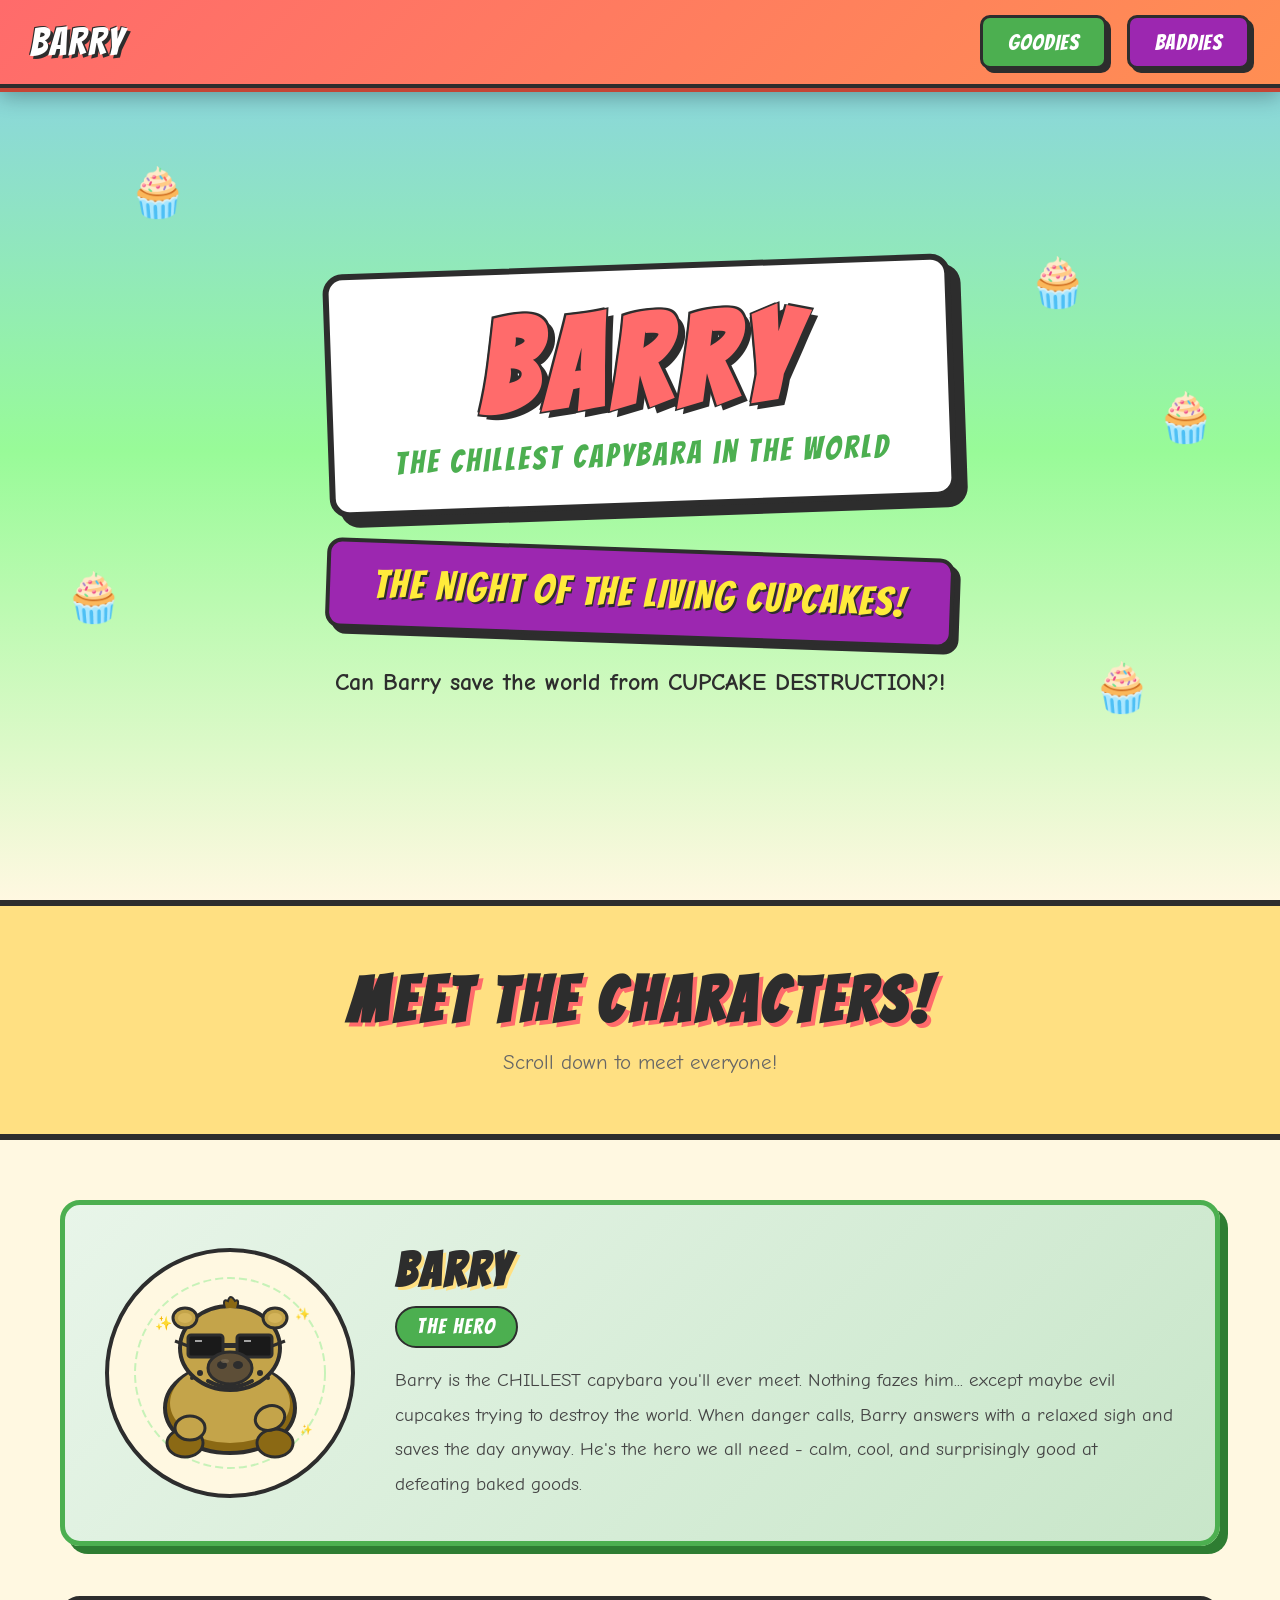
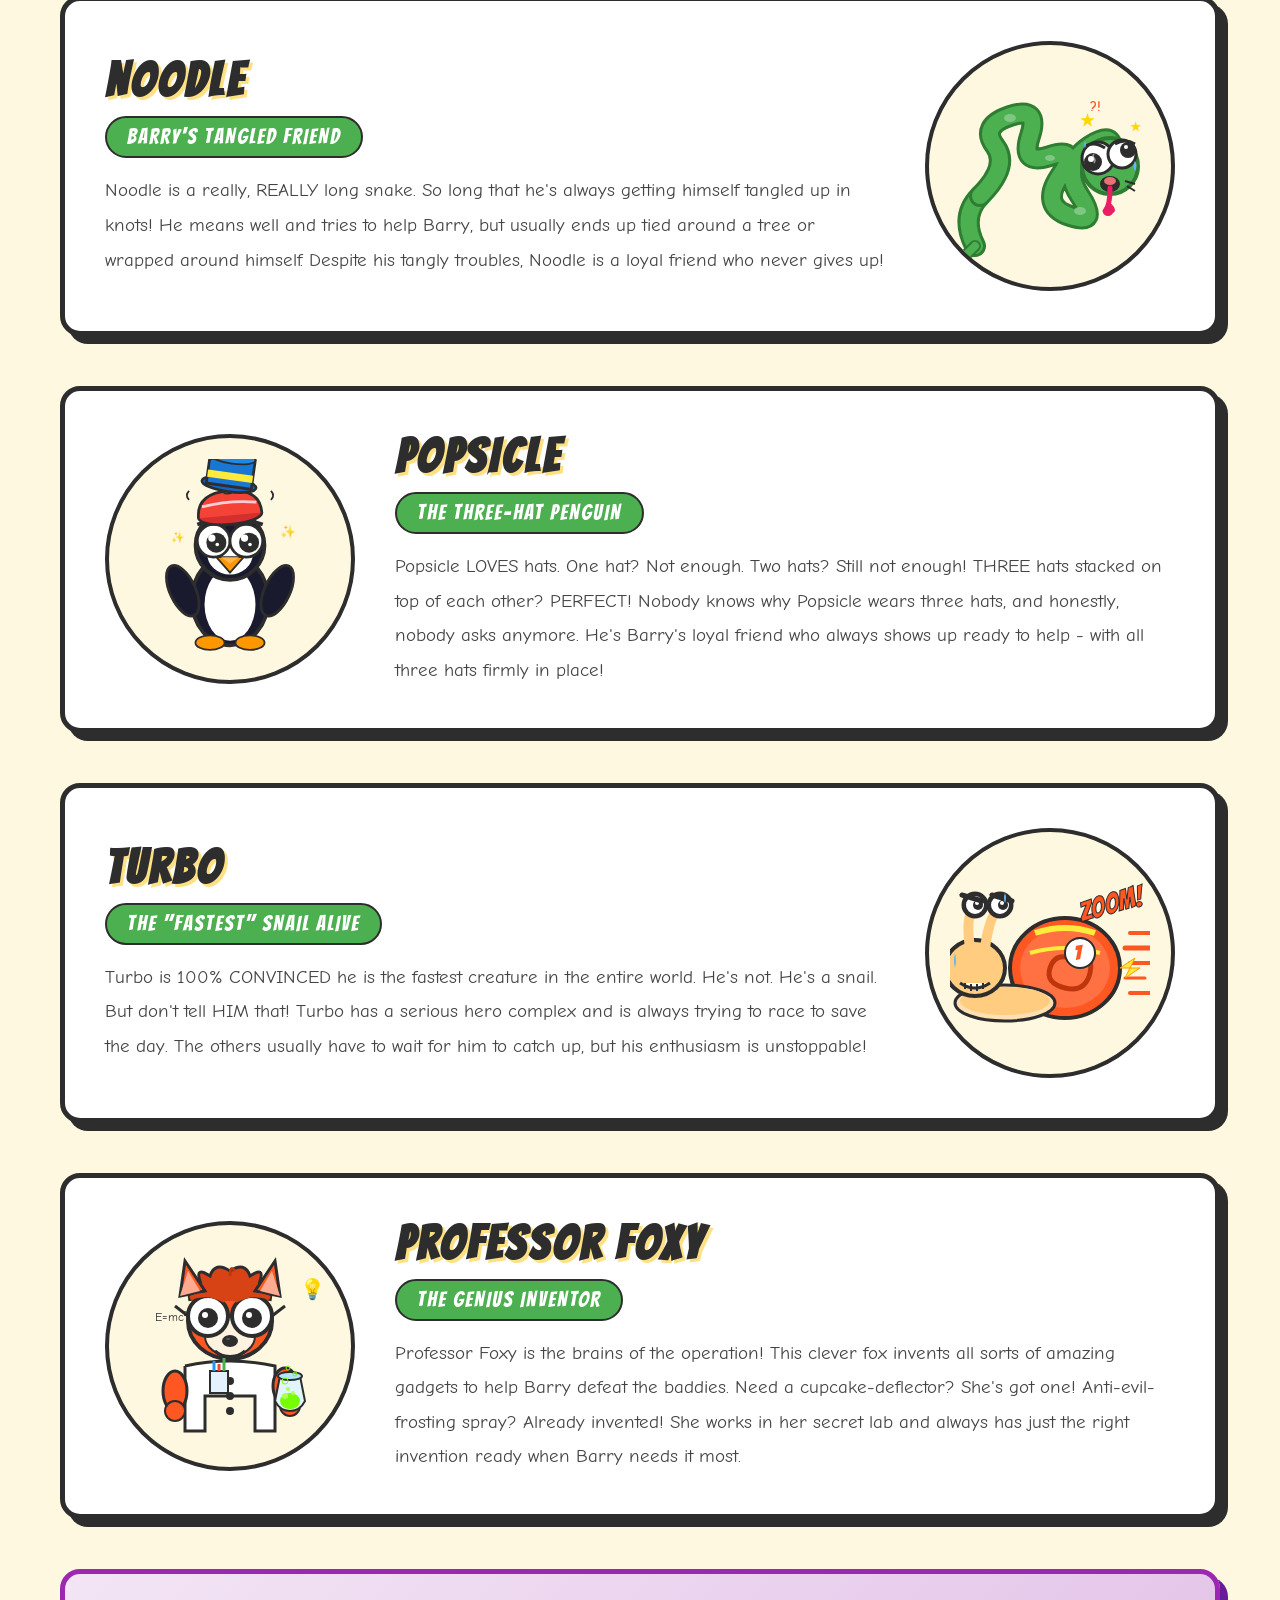
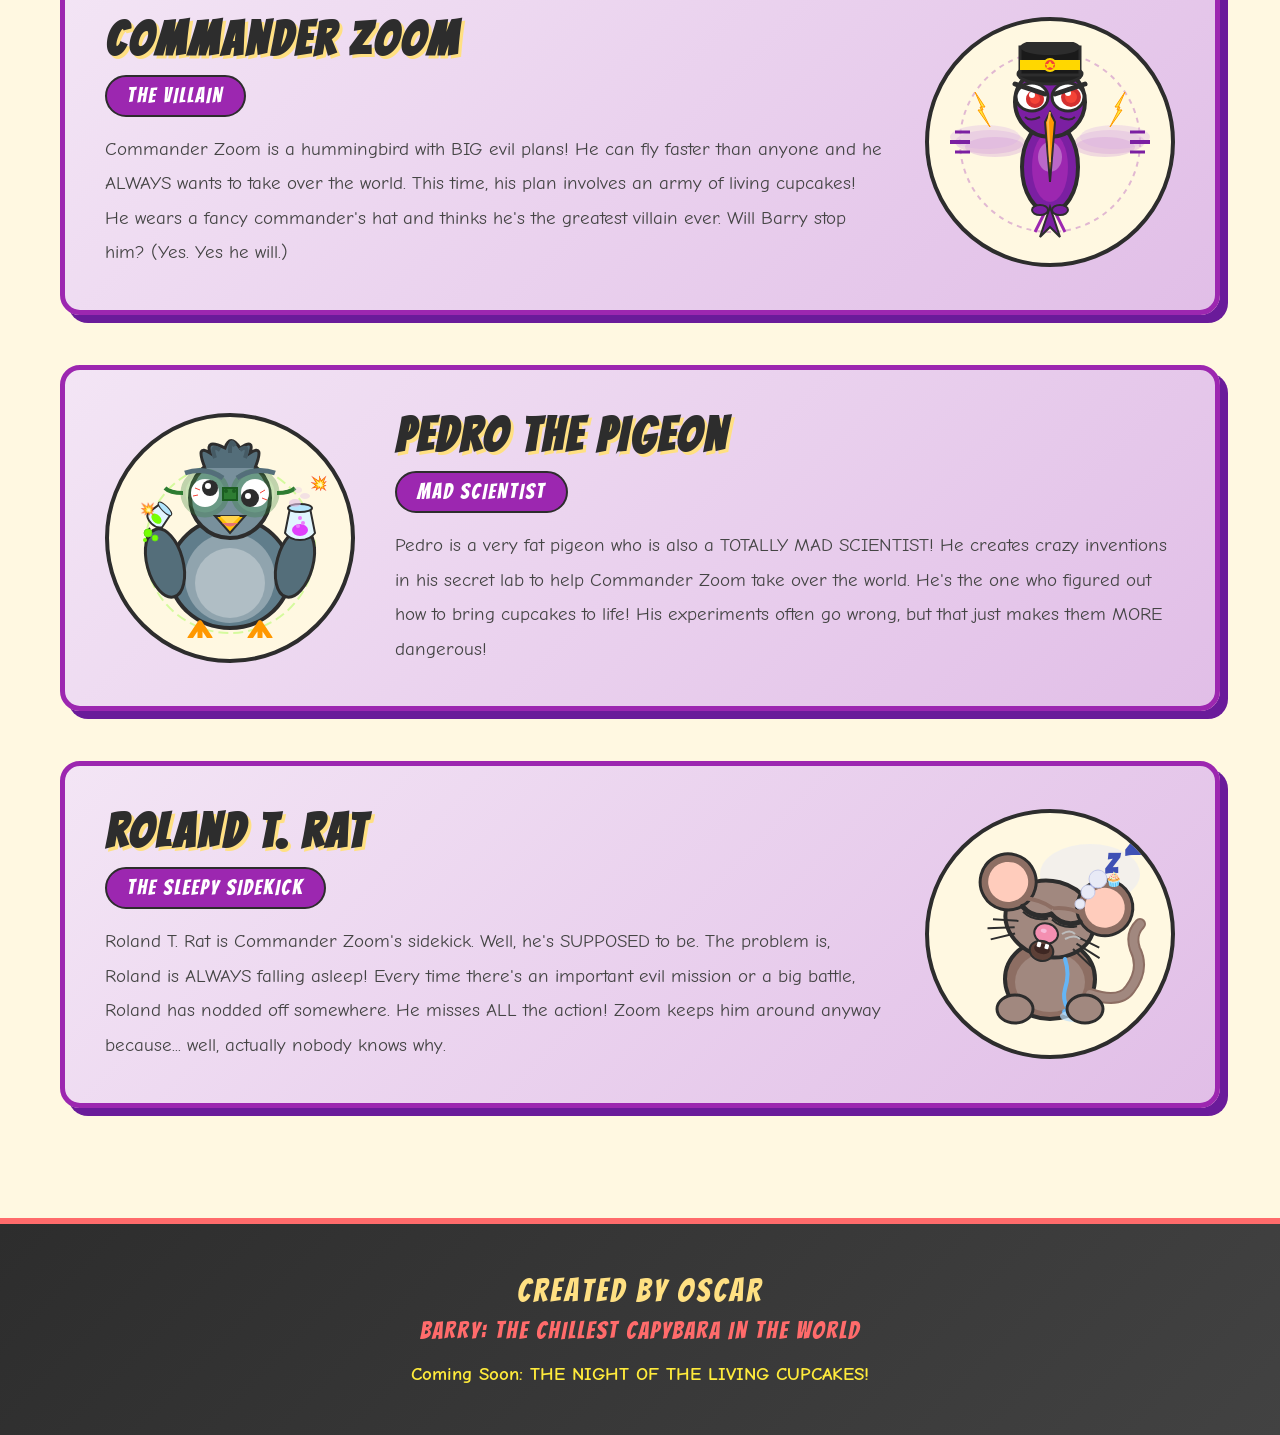
==== index.html @ 338d516e "Add Barry: The Chillest Capybara in the World website Oscar's comic book website featuring: - Barry " ====
<!DOCTYPE html>
<html lang="en">
<head>
    <meta charset="UTF-8">
    <meta name="viewport" content="width=device-width, initial-scale=1.0">
    <title>Barry: The Chillest Capybara in the World</title>
    <link rel="stylesheet" href="css/styles.css">
    <link href="https://fonts.googleapis.com/css2?family=Bangers&family=Comic+Neue:wght@400;700&display=swap" rel="stylesheet">
</head>
<body>
    <nav class="navbar">
        <div class="nav-logo">BARRY</div>
        <div class="nav-links">
            <a href="goodies.html" class="nav-btn goodies-btn">GOODIES</a>
            <a href="baddies.html" class="nav-btn baddies-btn">BADDIES</a>
        </div>
    </nav>

    <header class="hero">
        <div class="hero-content">
            <div class="title-container">
                <h1 class="main-title">BARRY</h1>
                <p class="subtitle">The Chillest Capybara in the World</p>
            </div>
            <div class="cupcake-warning">
                <span class="warning-text">THE NIGHT OF THE LIVING CUPCAKES!</span>
            </div>
            <p class="tagline">Can Barry save the world from CUPCAKE DESTRUCTION?!</p>
        </div>
        <div class="floating-cupcakes">
            <div class="cupcake cupcake-1">🧁</div>
            <div class="cupcake cupcake-2">🧁</div>
            <div class="cupcake cupcake-3">🧁</div>
            <div class="cupcake cupcake-4">🧁</div>
            <div class="cupcake cupcake-5">🧁</div>
        </div>
    </header>

    <section class="characters-intro">
        <h2 class="section-title">MEET THE CHARACTERS!</h2>
        <div class="scroll-hint">Scroll down to meet everyone!</div>
    </section>

    <main class="characters">
        <!-- BARRY - Ultra chill capybara with sunglasses, laid back pose -->
        <article class="character-card hero-character" id="barry">
            <div class="character-image">
                <svg viewBox="0 0 200 200" class="character-svg barry-svg">
                    <!-- Background chill vibes -->
                    <circle cx="100" cy="100" r="95" fill="none" stroke="#90EE90" stroke-width="2" stroke-dasharray="8,4" opacity="0.5"/>

                    <!-- Body - big chunky capybara shape -->
                    <ellipse cx="100" cy="135" rx="65" ry="45" fill="#8B6914" stroke="#2D2D2D" stroke-width="4"/>
                    <ellipse cx="100" cy="130" rx="60" ry="40" fill="#C4A44A"/>

                    <!-- Back legs visible -->
                    <ellipse cx="55" cy="170" rx="18" ry="14" fill="#8B6914" stroke="#2D2D2D" stroke-width="3"/>
                    <ellipse cx="145" cy="170" rx="18" ry="14" fill="#8B6914" stroke="#2D2D2D" stroke-width="3"/>

                    <!-- Head - big round capybara head -->
                    <ellipse cx="100" cy="75" rx="50" ry="42" fill="#C4A44A" stroke="#2D2D2D" stroke-width="4"/>

                    <!-- Ears - small and rounded -->
                    <ellipse cx="55" cy="45" rx="12" ry="10" fill="#C4A44A" stroke="#2D2D2D" stroke-width="3"/>
                    <ellipse cx="55" cy="45" rx="7" ry="5" fill="#D4B45A"/>
                    <ellipse cx="145" cy="45" rx="12" ry="10" fill="#C4A44A" stroke="#2D2D2D" stroke-width="3"/>
                    <ellipse cx="145" cy="45" rx="7" ry="5" fill="#D4B45A"/>

                    <!-- COOL SUNGLASSES - the chillest accessory -->
                    <rect x="58" y="62" width="35" height="22" rx="3" fill="#1a1a1a" stroke="#2D2D2D" stroke-width="3"/>
                    <rect x="107" y="62" width="35" height="22" rx="3" fill="#1a1a1a" stroke="#2D2D2D" stroke-width="3"/>
                    <rect x="93" y="70" width="14" height="5" fill="#2D2D2D"/>
                    <line x1="58" y1="73" x2="45" y2="68" stroke="#2D2D2D" stroke-width="3"/>
                    <line x1="142" y1="73" x2="155" y2="68" stroke="#2D2D2D" stroke-width="3"/>
                    <!-- Lens shine -->
                    <line x1="65" y1="68" x2="72" y2="68" stroke="white" stroke-width="2" opacity="0.6"/>
                    <line x1="114" y1="68" x2="121" y2="68" stroke="white" stroke-width="2" opacity="0.6"/>

                    <!-- Big capybara nose -->
                    <ellipse cx="100" cy="95" rx="22" ry="16" fill="#5D4E37" stroke="#2D2D2D" stroke-width="3"/>
                    <ellipse cx="92" cy="92" rx="5" ry="4" fill="#2D2D2D"/>
                    <ellipse cx="108" cy="92" rx="5" ry="4" fill="#2D2D2D"/>
                    <!-- Nose shine -->
                    <ellipse cx="95" cy="88" rx="4" ry="2" fill="#7D6E57" opacity="0.7"/>

                    <!-- Chill smile - slight smirk -->
                    <path d="M78 108 Q100 120 122 108" stroke="#2D2D2D" stroke-width="4" fill="none" stroke-linecap="round"/>

                    <!-- Whisker dots -->
                    <circle cx="70" cy="100" r="3" fill="#2D2D2D"/>
                    <circle cx="62" cy="105" r="2" fill="#2D2D2D"/>
                    <circle cx="130" cy="100" r="3" fill="#2D2D2D"/>
                    <circle cx="138" cy="105" r="2" fill="#2D2D2D"/>

                    <!-- Little tuft of hair on top -->
                    <path d="M95 35 Q92 25 98 28 Q100 20 105 28 Q110 25 107 35" fill="#8B6914" stroke="#2D2D2D" stroke-width="2"/>

                    <!-- Front paws - one raised in a chill wave -->
                    <ellipse cx="60" cy="155" rx="15" ry="12" fill="#C4A44A" stroke="#2D2D2D" stroke-width="3"/>
                    <ellipse cx="140" cy="145" rx="15" ry="12" fill="#C4A44A" stroke="#2D2D2D" stroke-width="3" transform="rotate(-20 140 145)"/>

                    <!-- "Chill" sparkles around Barry -->
                    <text x="25" y="55" font-size="14" fill="#FFD700">✨</text>
                    <text x="165" y="45" font-size="12" fill="#FFD700">✨</text>
                    <text x="170" y="160" font-size="10" fill="#FFD700">✨</text>
                </svg>
            </div>
            <div class="character-info">
                <h3 class="character-name">BARRY</h3>
                <p class="character-role goodie-role">THE HERO</p>
                <p class="character-bio">Barry is the CHILLEST capybara you'll ever meet. Nothing fazes him... except maybe evil cupcakes trying to destroy the world. When danger calls, Barry answers with a relaxed sigh and saves the day anyway. He's the hero we all need - calm, cool, and surprisingly good at defeating baked goods.</p>
            </div>
        </article>

        <!-- NOODLE - Hilariously tangled snake with googly eyes -->
        <article class="character-card" id="noodle">
            <div class="character-image">
                <svg viewBox="0 0 200 200" class="character-svg noodle-svg">
                    <!-- The impossibly tangled body - a complete mess! -->
                    <!-- Layer 1 - back of tangle -->
                    <path d="M25 180 Q10 150 30 130" stroke="#2E7D32" stroke-width="22" fill="none" stroke-linecap="round"/>
                    <path d="M25 180 Q10 150 30 130" stroke="#4CAF50" stroke-width="16" fill="none" stroke-linecap="round"/>

                    <!-- Main tangle knot - a crazy pretzel! -->
                    <path d="M30 130 Q60 100 45 80 Q30 60 60 50 Q90 40 80 70 Q70 100 100 90 Q130 80 110 110 Q90 140 120 150 Q150 160 130 130 Q110 100 140 80 Q170 60 160 100"
                          stroke="#2E7D32" stroke-width="22" fill="none" stroke-linecap="round"/>
                    <path d="M30 130 Q60 100 45 80 Q30 60 60 50 Q90 40 80 70 Q70 100 100 90 Q130 80 110 110 Q90 140 120 150 Q150 160 130 130 Q110 100 140 80 Q170 60 160 100"
                          stroke="#4CAF50" stroke-width="16" fill="none" stroke-linecap="round"/>

                    <!-- Belly pattern on visible parts -->
                    <ellipse cx="60" cy="52" rx="6" ry="4" fill="#81C784"/>
                    <ellipse cx="100" cy="92" rx="5" ry="3" fill="#81C784"/>
                    <ellipse cx="130" cy="145" rx="6" ry="4" fill="#81C784"/>

                    <!-- HEAD - popping out of the tangle looking confused -->
                    <circle cx="160" cy="100" r="28" fill="#4CAF50" stroke="#2E7D32" stroke-width="4"/>

                    <!-- HUGE googly eyes - pointing different directions! -->
                    <circle cx="148" cy="92" r="16" fill="white" stroke="#2D2D2D" stroke-width="3"/>
                    <circle cx="172" cy="88" r="14" fill="white" stroke="#2D2D2D" stroke-width="3"/>
                    <!-- Pupils looking in crazy directions -->
                    <circle cx="143" cy="96" r="9" fill="#2D2D2D"/>
                    <circle cx="178" cy="84" r="8" fill="#2D2D2D"/>
                    <!-- Eye shines -->
                    <circle cx="141" cy="93" r="3" fill="white"/>
                    <circle cx="176" cy="81" r="2" fill="white"/>

                    <!-- Dizzy swirls in eyes -->
                    <path d="M144 97 Q146 94 144 92 Q142 90 144 88" stroke="white" stroke-width="1.5" fill="none" opacity="0.5"/>

                    <!-- Worried eyebrows -->
                    <path d="M135 80 Q145 75 155 82" stroke="#2D2D2D" stroke-width="3" fill="none"/>
                    <path d="M165 78 Q175 72 185 78" stroke="#2D2D2D" stroke-width="3" fill="none"/>

                    <!-- Open mouth - surprised/stressed -->
                    <ellipse cx="160" cy="118" rx="10" ry="8" fill="#2D2D2D"/>
                    <ellipse cx="160" cy="115" rx="6" ry="4" fill="#E57373"/>

                    <!-- Tongue hanging out from stress -->
                    <path d="M160 122 Q160 140 155 145 M160 140 Q165 145 160 145" stroke="#E91E63" stroke-width="5" fill="none" stroke-linecap="round"/>
                    <ellipse cx="158" cy="146" rx="5" ry="4" fill="#E91E63"/>

                    <!-- TAIL end poking out somewhere random -->
                    <path d="M25 180 L15 190" stroke="#2E7D32" stroke-width="12" fill="none" stroke-linecap="round"/>
                    <path d="M25 180 L15 190" stroke="#4CAF50" stroke-width="8" fill="none" stroke-linecap="round"/>
                    <ellipse cx="13" cy="192" rx="5" ry="4" fill="#4CAF50" stroke="#2E7D32" stroke-width="2"/>

                    <!-- Dizzy stars and symbols -->
                    <text x="130" y="60" font-size="16" fill="#FFD700" font-weight="bold">★</text>
                    <text x="180" y="65" font-size="12" fill="#FFD700" font-weight="bold">★</text>
                    <text x="140" y="45" font-size="14" fill="#FF5722" font-weight="bold">?!</text>

                    <!-- Sweat drops -->
                    <path d="M185 95 Q188 100 185 105 Q182 100 185 95" fill="#64B5F6"/>
                    <path d="M135 75 Q137 78 135 82 Q133 78 135 75" fill="#64B5F6"/>

                    <!-- Little "help" motion lines -->
                    <path d="M175 115 L185 118" stroke="#2D2D2D" stroke-width="2"/>
                    <path d="M177 120 L185 125" stroke="#2D2D2D" stroke-width="2"/>
                </svg>
            </div>
            <div class="character-info">
                <h3 class="character-name">NOODLE</h3>
                <p class="character-role goodie-role">BARRY'S TANGLED FRIEND</p>
                <p class="character-bio">Noodle is a really, REALLY long snake. So long that he's always getting himself tangled up in knots! He means well and tries to help Barry, but usually ends up tied around a tree or wrapped around himself. Despite his tangly troubles, Noodle is a loyal friend who never gives up!</p>
            </div>
        </article>

        <!-- POPSICLE - Penguin with THREE ridiculous wobbling hats -->
        <article class="character-card" id="popsicle">
            <div class="character-image">
                <svg viewBox="0 0 200 220" class="character-svg popsicle-svg">
                    <!-- Body - round penguin -->
                    <ellipse cx="100" cy="155" rx="42" ry="50" fill="#1a1a2e" stroke="#2D2D2D" stroke-width="4"/>
                    <!-- White belly -->
                    <ellipse cx="100" cy="160" rx="28" ry="40" fill="white"/>

                    <!-- Flippers sticking out excitedly -->
                    <ellipse cx="48" cy="145" rx="14" ry="30" fill="#1a1a2e" stroke="#2D2D2D" stroke-width="3" transform="rotate(-25 48 145)"/>
                    <ellipse cx="152" cy="145" rx="14" ry="30" fill="#1a1a2e" stroke="#2D2D2D" stroke-width="3" transform="rotate(25 152 145)"/>

                    <!-- Orange feet -->
                    <ellipse cx="78" cy="202" rx="16" ry="8" fill="#FF9800" stroke="#2D2D2D" stroke-width="2"/>
                    <ellipse cx="122" cy="202" rx="16" ry="8" fill="#FF9800" stroke="#2D2D2D" stroke-width="2"/>

                    <!-- Head -->
                    <circle cx="100" cy="95" r="38" fill="#1a1a2e" stroke="#2D2D2D" stroke-width="4"/>

                    <!-- White face patch -->
                    <ellipse cx="100" cy="105" rx="25" ry="22" fill="white"/>

                    <!-- HUGE excited eyes - classic Jamie Smart style -->
                    <circle cx="82" cy="90" r="18" fill="white" stroke="#2D2D2D" stroke-width="3"/>
                    <circle cx="118" cy="90" r="18" fill="white" stroke="#2D2D2D" stroke-width="3"/>
                    <!-- Big shiny pupils -->
                    <circle cx="85" cy="92" r="11" fill="#2D2D2D"/>
                    <circle cx="121" cy="92" r="11" fill="#2D2D2D"/>
                    <!-- Eye sparkles - multiple! -->
                    <circle cx="80" cy="87" r="4" fill="white"/>
                    <circle cx="86" cy="94" r="2" fill="white"/>
                    <circle cx="116" cy="87" r="4" fill="white"/>
                    <circle cx="122" cy="94" r="2" fill="white"/>

                    <!-- Excited eyebrows raised high -->
                    <path d="M64 72 Q82 65 95 75" stroke="#2D2D2D" stroke-width="4" fill="none"/>
                    <path d="M105 75 Q118 65 136 72" stroke="#2D2D2D" stroke-width="4" fill="none"/>

                    <!-- Orange beak - open with excitement -->
                    <path d="M85 108 L100 125 L115 108 Z" fill="#FF9800" stroke="#2D2D2D" stroke-width="2"/>
                    <path d="M90 108 L100 115 L110 108" fill="#FFB74D"/>

                    <!-- THE THREE HATS - wobbling precariously! -->

                    <!-- Hat 1 - Bottom: Red bobble hat (tilted slightly) -->
                    <g transform="rotate(-5 100 60)">
                        <ellipse cx="100" cy="62" rx="35" ry="10" fill="#D32F2F" stroke="#2D2D2D" stroke-width="3"/>
                        <path d="M65 62 Q65 35 100 35 Q135 35 135 62" fill="#F44336" stroke="#2D2D2D" stroke-width="3"/>
                        <path d="M70 50 Q100 45 130 50" stroke="#FFCDD2" stroke-width="3" fill="none"/>
                        <!-- Bobble -->
                        <circle cx="100" cy="30" r="8" fill="#FFEB3B" stroke="#2D2D2D" stroke-width="2"/>
                    </g>

                    <!-- Hat 2 - Middle: Blue top hat (tilted other way) -->
                    <g transform="rotate(8 100 20)">
                        <ellipse cx="100" cy="28" rx="30" ry="8" fill="#1565C0" stroke="#2D2D2D" stroke-width="3"/>
                        <rect x="75" y="-2" width="50" height="32" fill="#1976D2" stroke="#2D2D2D" stroke-width="3"/>
                        <ellipse cx="100" cy="-2" rx="25" ry="7" fill="#1E88E5" stroke="#2D2D2D" stroke-width="2"/>
                        <!-- Hat band -->
                        <rect x="75" y="15" width="50" height="8" fill="#FFEB3B"/>
                    </g>

                    <!-- Hat 3 - Top: Tiny purple party hat (very wobbly!) -->
                    <g transform="rotate(-12 100 -15)">
                        <polygon points="100,-45 78,-5 122,-5" fill="#9C27B0" stroke="#2D2D2D" stroke-width="3"/>
                        <!-- Polka dots on party hat -->
                        <circle cx="95" cy="-20" r="4" fill="#E1BEE7"/>
                        <circle cx="108" cy="-28" r="3" fill="#E1BEE7"/>
                        <circle cx="98" cy="-35" r="3" fill="#E1BEE7"/>
                        <!-- Pom pom on top -->
                        <circle cx="100" cy="-48" r="7" fill="#E91E63" stroke="#2D2D2D" stroke-width="2"/>
                        <!-- Streamers! -->
                        <path d="M100 -48 Q85 -55 80 -45" stroke="#FFEB3B" stroke-width="2" fill="none"/>
                        <path d="M100 -48 Q115 -55 120 -45" stroke="#4CAF50" stroke-width="2" fill="none"/>
                        <path d="M100 -48 Q100 -60 95 -52" stroke="#2196F3" stroke-width="2" fill="none"/>
                    </g>

                    <!-- Motion lines showing hats wobbling -->
                    <path d="M55 45 Q50 40 55 35" stroke="#2D2D2D" stroke-width="2" fill="none"/>
                    <path d="M145 45 Q150 40 145 35" stroke="#2D2D2D" stroke-width="2" fill="none"/>
                    <path d="M130 -10 L140 -15" stroke="#2D2D2D" stroke-width="2"/>
                    <path d="M70 -5 L60 -10" stroke="#2D2D2D" stroke-width="2"/>

                    <!-- Excitement sparkles -->
                    <text x="155" y="85" font-size="14" fill="#FFD700">✨</text>
                    <text x="35" y="90" font-size="12" fill="#FFD700">✨</text>
                </svg>
            </div>
            <div class="character-info">
                <h3 class="character-name">POPSICLE</h3>
                <p class="character-role goodie-role">THE THREE-HAT PENGUIN</p>
                <p class="character-bio">Popsicle LOVES hats. One hat? Not enough. Two hats? Still not enough! THREE hats stacked on top of each other? PERFECT! Nobody knows why Popsicle wears three hats, and honestly, nobody asks anymore. He's Barry's loyal friend who always shows up ready to help - with all three hats firmly in place!</p>
            </div>
        </article>

        <!-- TURBO - Intense snail who thinks he's FAST -->
        <article class="character-card" id="turbo">
            <div class="character-image">
                <svg viewBox="0 0 200 200" class="character-svg turbo-svg">
                    <!-- SPEED LINES EVERYWHERE (even though he's slow) -->
                    <line x1="180" y1="80" x2="200" y2="80" stroke="#FF5722" stroke-width="4" stroke-linecap="round"/>
                    <line x1="175" y1="95" x2="200" y2="95" stroke="#FF5722" stroke-width="5" stroke-linecap="round"/>
                    <line x1="180" y1="110" x2="200" y2="110" stroke="#FF5722" stroke-width="4" stroke-linecap="round"/>
                    <line x1="175" y1="125" x2="195" y2="125" stroke="#FF5722" stroke-width="3" stroke-linecap="round"/>
                    <line x1="180" y1="140" x2="200" y2="140" stroke="#FF5722" stroke-width="4" stroke-linecap="round"/>

                    <!-- Shell - racing stripe style! -->
                    <ellipse cx="115" cy="115" rx="55" ry="50" fill="#FF5722" stroke="#2D2D2D" stroke-width="4"/>
                    <ellipse cx="115" cy="115" rx="45" ry="40" fill="#FF7043"/>
                    <!-- Racing stripes on shell -->
                    <path d="M85 80 Q115 70 145 80" stroke="#FFEB3B" stroke-width="6" fill="none"/>
                    <path d="M80 100 Q115 90 150 100" stroke="#FFEB3B" stroke-width="4" fill="none"/>
                    <!-- Shell spiral -->
                    <path d="M120 90 Q145 100 140 120 Q135 140 115 135 Q95 130 100 115 Q105 100 120 105" stroke="#BF360C" stroke-width="5" fill="none"/>

                    <!-- Body - slimy trail implied -->
                    <ellipse cx="55" cy="150" rx="50" ry="18" fill="#FFE0B2" stroke="#2D2D2D" stroke-width="3"/>
                    <ellipse cx="55" cy="148" rx="45" ry="14" fill="#FFCC80"/>

                    <!-- HEAD - intense determination! -->
                    <ellipse cx="25" cy="115" rx="30" ry="28" fill="#FFCC80" stroke="#2D2D2D" stroke-width="4"/>

                    <!-- Eye stalks - pointing forward determinedly -->
                    <path d="M20 95 Q15 60 25 55" stroke="#FFCC80" stroke-width="10" fill="none"/>
                    <path d="M35 95 Q40 60 50 55" stroke="#FFCC80" stroke-width="10" fill="none"/>
                    <circle cx="25" cy="52" r="12" fill="#FFCC80" stroke="#2D2D2D" stroke-width="3"/>
                    <circle cx="50" cy="52" r="12" fill="#FFCC80" stroke="#2D2D2D" stroke-width="3"/>

                    <!-- INTENSE eyes - tiny pupils, maximum focus -->
                    <circle cx="25" cy="52" r="10" fill="white" stroke="#2D2D2D" stroke-width="2"/>
                    <circle cx="50" cy="52" r="10" fill="white" stroke="#2D2D2D" stroke-width="2"/>
                    <!-- Tiny focused pupils -->
                    <circle cx="28" cy="52" r="5" fill="#2D2D2D"/>
                    <circle cx="53" cy="52" r="5" fill="#2D2D2D"/>
                    <circle cx="27" cy="50" r="2" fill="white"/>
                    <circle cx="52" cy="50" r="2" fill="white"/>

                    <!-- ANGRY DETERMINED EYEBROWS -->
                    <path d="M12 42 L32 48" stroke="#2D2D2D" stroke-width="5" stroke-linecap="round"/>
                    <path d="M62 48 L42 42" stroke="#2D2D2D" stroke-width="5" stroke-linecap="round"/>

                    <!-- Gritted teeth smile - I'M GONNA WIN! -->
                    <path d="M10 130 Q25 140 40 130" stroke="#2D2D2D" stroke-width="3" fill="white"/>
                    <!-- Teeth -->
                    <line x1="15" y1="130" x2="15" y2="136" stroke="#2D2D2D" stroke-width="2"/>
                    <line x1="21" y1="131" x2="21" y2="138" stroke="#2D2D2D" stroke-width="2"/>
                    <line x1="27" y1="131" x2="27" y2="138" stroke="#2D2D2D" stroke-width="2"/>
                    <line x1="33" y1="130" x2="33" y2="136" stroke="#2D2D2D" stroke-width="2"/>

                    <!-- Determination sweat -->
                    <path d="M5 100 Q3 108 5 115 Q7 108 5 100" fill="#64B5F6"/>
                    <path d="M55 40 Q53 45 55 50 Q57 45 55 40" fill="#64B5F6"/>

                    <!-- "ZOOM!" text - big and bold -->
                    <text x="130" y="65" font-family="Bangers, cursive" font-size="28" fill="#FF5722" stroke="#2D2D2D" stroke-width="1" transform="rotate(-15 145 60)">ZOOM!</text>

                    <!-- Action burst behind -->
                    <polygon points="170,115 185,105 180,115 190,115 175,125 180,115" fill="#FFEB3B" stroke="#FF9800" stroke-width="1"/>

                    <!-- Number 1 on shell - he's #1 in his mind -->
                    <circle cx="130" cy="100" r="15" fill="white" stroke="#2D2D2D" stroke-width="2"/>
                    <text x="124" y="107" font-family="Bangers, cursive" font-size="20" fill="#FF5722" font-weight="bold">1</text>
                </svg>
            </div>
            <div class="character-info">
                <h3 class="character-name">TURBO</h3>
                <p class="character-role goodie-role">THE "FASTEST" SNAIL ALIVE</p>
                <p class="character-bio">Turbo is 100% CONVINCED he is the fastest creature in the entire world. He's not. He's a snail. But don't tell HIM that! Turbo has a serious hero complex and is always trying to race to save the day. The others usually have to wait for him to catch up, but his enthusiasm is unstoppable!</p>
            </div>
        </article>

        <!-- PROFESSOR FOXY - Wild-haired genius inventor -->
        <article class="character-card" id="foxy">
            <div class="character-image">
                <svg viewBox="0 0 200 200" class="character-svg foxy-svg">
                    <!-- Lab coat body -->
                    <path d="M55 120 L55 185 L75 185 L75 150 L125 150 L125 185 L145 185 L145 120 Q100 110 55 120" fill="white" stroke="#2D2D2D" stroke-width="3"/>
                    <!-- Coat buttons -->
                    <circle cx="100" cy="135" r="4" fill="#2D2D2D"/>
                    <circle cx="100" cy="150" r="4" fill="#2D2D2D"/>
                    <circle cx="100" cy="165" r="4" fill="#2D2D2D"/>

                    <!-- Arms holding beaker -->
                    <ellipse cx="45" cy="145" rx="12" ry="20" fill="#FF5722" stroke="#2D2D2D" stroke-width="3"/>
                    <ellipse cx="155" cy="140" rx="12" ry="18" fill="#FF5722" stroke="#2D2D2D" stroke-width="3"/>

                    <!-- Paws -->
                    <circle cx="45" cy="165" r="10" fill="#FF5722" stroke="#2D2D2D" stroke-width="2"/>
                    <circle cx="160" cy="160" r="10" fill="#FF5722" stroke="#2D2D2D" stroke-width="2"/>

                    <!-- BUBBLING BEAKER in paw! -->
                    <path d="M150 130 L145 155 Q150 165 160 165 Q170 165 175 155 L170 130 Z" fill="#E1F5FE" stroke="#2D2D2D" stroke-width="2"/>
                    <ellipse cx="160" cy="130" rx="12" ry="4" fill="#B3E5FC" stroke="#2D2D2D" stroke-width="2"/>
                    <!-- Bubbling liquid -->
                    <ellipse cx="160" cy="155" rx="10" ry="8" fill="#76FF03"/>
                    <circle cx="155" cy="150" r="3" fill="#B2FF59"/>
                    <circle cx="163" cy="147" r="2" fill="#B2FF59"/>
                    <circle cx="158" cy="143" r="2" fill="#B2FF59"/>
                    <!-- Bubbles escaping -->
                    <circle cx="155" cy="135" r="3" fill="none" stroke="#76FF03" stroke-width="1"/>
                    <circle cx="165" cy="128" r="2" fill="none" stroke="#76FF03" stroke-width="1"/>
                    <circle cx="158" cy="122" r="2" fill="none" stroke="#76FF03" stroke-width="1"/>

                    <!-- Head -->
                    <ellipse cx="100" cy="75" rx="42" ry="38" fill="#FF5722" stroke="#2D2D2D" stroke-width="4"/>

                    <!-- WILD crazy scientist hair/fur on top -->
                    <path d="M60 55 Q55 30 70 35 Q65 20 80 30 Q85 15 100 25 Q115 15 120 30 Q135 20 130 35 Q145 30 140 55" fill="#D84315" stroke="#2D2D2D" stroke-width="3"/>
                    <!-- Extra tufts -->
                    <path d="M65 45 Q60 35 68 40" stroke="#BF360C" stroke-width="3" fill="none"/>
                    <path d="M135 45 Q140 35 132 40" stroke="#BF360C" stroke-width="3" fill="none"/>
                    <path d="M100 30 Q100 18 105 25" stroke="#BF360C" stroke-width="3" fill="none"/>

                    <!-- Pointy ears -->
                    <polygon points="50,50 55,15 75,45" fill="#FF5722" stroke="#2D2D2D" stroke-width="3"/>
                    <polygon points="50,50 58,25 70,45" fill="#FFAB91"/>
                    <polygon points="150,50 145,15 125,45" fill="#FF5722" stroke="#2D2D2D" stroke-width="3"/>
                    <polygon points="150,50 142,25 130,45" fill="#FFAB91"/>

                    <!-- White muzzle -->
                    <ellipse cx="100" cy="90" rx="25" ry="20" fill="#FFF3E0" stroke="#2D2D2D" stroke-width="2"/>

                    <!-- BIG ROUND GLASSES - magnifying eyes -->
                    <circle cx="78" cy="70" r="20" fill="white" stroke="#2D2D2D" stroke-width="4"/>
                    <circle cx="122" cy="70" r="20" fill="white" stroke="#2D2D2D" stroke-width="4"/>
                    <!-- Bridge -->
                    <path d="M98 70 L102 70" stroke="#2D2D2D" stroke-width="4"/>
                    <!-- Arms of glasses -->
                    <line x1="58" y1="70" x2="45" y2="60" stroke="#2D2D2D" stroke-width="3"/>
                    <line x1="142" y1="70" x2="155" y2="60" stroke="#2D2D2D" stroke-width="3"/>
                    <!-- Lens glare -->
                    <path d="M68 62 Q72 58 76 62" stroke="white" stroke-width="2" fill="none" opacity="0.7"/>
                    <path d="M112 62 Q116 58 120 62" stroke="white" stroke-width="2" fill="none" opacity="0.7"/>

                    <!-- Eyes behind glasses - big and curious -->
                    <circle cx="78" cy="72" r="10" fill="#2D2D2D"/>
                    <circle cx="122" cy="72" r="10" fill="#2D2D2D"/>
                    <circle cx="75" cy="69" r="3" fill="white"/>
                    <circle cx="119" cy="69" r="3" fill="white"/>
                    <!-- Raised curious eyebrows -->
                    <path d="M60 52 Q78 45 95 55" stroke="#D84315" stroke-width="4" fill="none"/>
                    <path d="M105 55 Q122 45 140 52" stroke="#D84315" stroke-width="4" fill="none"/>

                    <!-- Black nose -->
                    <ellipse cx="100" cy="95" rx="8" ry="6" fill="#2D2D2D"/>
                    <ellipse cx="98" cy="93" rx="2" ry="1" fill="#555"/>

                    <!-- Excited smile -->
                    <path d="M85 105 Q100 118 115 105" stroke="#2D2D2D" stroke-width="3" fill="none"/>

                    <!-- Pocket protector with pens -->
                    <rect x="80" y="125" width="18" height="22" fill="#E3F2FD" stroke="#2D2D2D" stroke-width="2"/>
                    <line x1="84" y1="125" x2="84" y2="115" stroke="#2196F3" stroke-width="3"/>
                    <line x1="89" y1="125" x2="89" y2="118" stroke="#F44336" stroke-width="3"/>
                    <line x1="94" y1="125" x2="94" y2="112" stroke="#4CAF50" stroke-width="3"/>

                    <!-- Thought/idea symbols -->
                    <text x="170" y="50" font-size="20" fill="#FFD700">💡</text>
                    <text x="25" y="75" font-size="12" fill="#2D2D2D">E=mc²</text>
                </svg>
            </div>
            <div class="character-info">
                <h3 class="character-name">PROFESSOR FOXY</h3>
                <p class="character-role goodie-role">THE GENIUS INVENTOR</p>
                <p class="character-bio">Professor Foxy is the brains of the operation! This clever fox invents all sorts of amazing gadgets to help Barry defeat the baddies. Need a cupcake-deflector? She's got one! Anti-evil-frosting spray? Already invented! She works in her secret lab and always has just the right invention ready when Barry needs it most.</p>
            </div>
        </article>

        <!-- COMMANDER ZOOM - Maniacal evil hummingbird -->
        <article class="character-card baddie-card" id="zoom">
            <div class="character-image">
                <svg viewBox="0 0 200 200" class="character-svg zoom-svg">
                    <!-- Evil energy background -->
                    <circle cx="100" cy="100" r="90" fill="none" stroke="#9C27B0" stroke-width="2" stroke-dasharray="5,5" opacity="0.3"/>

                    <!-- SUPER FAST WING BLUR - multiple wings! -->
                    <ellipse cx="40" cy="100" rx="35" ry="12" fill="#CE93D8" opacity="0.3"/>
                    <ellipse cx="35" cy="95" rx="35" ry="12" fill="#E1BEE7" opacity="0.4"/>
                    <ellipse cx="45" cy="105" rx="30" ry="10" fill="#CE93D8" opacity="0.3"/>
                    <ellipse cx="160" cy="100" rx="35" ry="12" fill="#CE93D8" opacity="0.3"/>
                    <ellipse cx="165" cy="95" rx="35" ry="12" fill="#E1BEE7" opacity="0.4"/>
                    <ellipse cx="155" cy="105" rx="30" ry="10" fill="#CE93D8" opacity="0.3"/>

                    <!-- Body - sleek and menacing -->
                    <ellipse cx="100" cy="125" rx="28" ry="45" fill="#7B1FA2" stroke="#2D2D2D" stroke-width="4"/>
                    <ellipse cx="100" cy="125" rx="18" ry="35" fill="#9C27B0"/>
                    <!-- Chest pattern -->
                    <ellipse cx="100" cy="115" rx="12" ry="15" fill="#BA68C8"/>

                    <!-- Tail feathers - fancy! -->
                    <path d="M100 165 L90 195 L100 185 L110 195 Z" fill="#7B1FA2" stroke="#2D2D2D" stroke-width="2"/>
                    <path d="M95 170 L85 190" stroke="#9C27B0" stroke-width="3"/>
                    <path d="M105 170 L115 190" stroke="#9C27B0" stroke-width="3"/>

                    <!-- Head -->
                    <circle cx="100" cy="60" r="35" fill="#7B1FA2" stroke="#2D2D2D" stroke-width="4"/>

                    <!-- EVIL COMMANDER HAT -->
                    <ellipse cx="100" cy="32" rx="32" ry="10" fill="#212121" stroke="#2D2D2D" stroke-width="3"/>
                    <rect x="70" y="5" width="60" height="28" fill="#1a1a1a" stroke="#2D2D2D" stroke-width="3"/>
                    <ellipse cx="100" cy="5" rx="30" ry="8" fill="#2D2D2D"/>
                    <!-- Gold band and emblem -->
                    <rect x="70" y="18" width="60" height="10" fill="#FFD700"/>
                    <circle cx="100" cy="23" r="6" fill="#F44336" stroke="#FFD700" stroke-width="2"/>
                    <!-- Hat insignia - evil star -->
                    <polygon points="100,19 102,22 105,22 103,24 104,27 100,25 96,27 97,24 95,22 98,22" fill="#FFD700"/>

                    <!-- CRAZY EVIL EYES -->
                    <ellipse cx="82" cy="55" rx="16" ry="14" fill="white" stroke="#2D2D2D" stroke-width="3"/>
                    <ellipse cx="118" cy="55" rx="16" ry="14" fill="white" stroke="#2D2D2D" stroke-width="3"/>
                    <!-- Red glowing pupils - different sizes for crazy look -->
                    <circle cx="85" cy="57" r="9" fill="#D32F2F"/>
                    <circle cx="121" cy="55" r="10" fill="#D32F2F"/>
                    <!-- Evil red glow -->
                    <circle cx="85" cy="57" r="5" fill="#F44336"/>
                    <circle cx="121" cy="55" r="6" fill="#F44336"/>
                    <!-- Tiny highlights -->
                    <circle cx="82" cy="53" r="3" fill="white"/>
                    <circle cx="118" cy="51" r="3" fill="white"/>

                    <!-- ANGRY EVIL EYEBROWS -->
                    <path d="M65 42 L95 52" stroke="#2D2D2D" stroke-width="5" stroke-linecap="round"/>
                    <path d="M135 42 L105 52" stroke="#2D2D2D" stroke-width="5" stroke-linecap="round"/>

                    <!-- Long sharp beak - pointing menacingly -->
                    <path d="M100 70 L95 80 L100 140 L105 80 Z" fill="#FF9800" stroke="#2D2D2D" stroke-width="2"/>
                    <path d="M100 70 L98 80 L100 120" stroke="#FFB74D" stroke-width="2" fill="none"/>

                    <!-- Evil grin lines on sides of beak -->
                    <path d="M90 75 Q80 80 75 75" stroke="#2D2D2D" stroke-width="2" fill="none"/>
                    <path d="M110 75 Q120 80 125 75" stroke="#2D2D2D" stroke-width="2" fill="none"/>

                    <!-- Speed lines - he's FAST -->
                    <line x1="5" y1="90" x2="20" y2="90" stroke="#7B1FA2" stroke-width="3"/>
                    <line x1="0" y1="100" x2="20" y2="100" stroke="#7B1FA2" stroke-width="4"/>
                    <line x1="5" y1="110" x2="20" y2="110" stroke="#7B1FA2" stroke-width="3"/>
                    <line x1="180" y1="90" x2="195" y2="90" stroke="#7B1FA2" stroke-width="3"/>
                    <line x1="180" y1="100" x2="200" y2="100" stroke="#7B1FA2" stroke-width="4"/>
                    <line x1="180" y1="110" x2="195" y2="110" stroke="#7B1FA2" stroke-width="3"/>

                    <!-- Evil lightning bolts -->
                    <polygon points="25,50 35,65 30,65 40,85 28,68 33,68" fill="#FFEB3B" stroke="#FF9800" stroke-width="1"/>
                    <polygon points="175,50 165,65 170,65 160,85 172,68 167,68" fill="#FFEB3B" stroke="#FF9800" stroke-width="1"/>

                    <!-- Tiny evil feet -->
                    <ellipse cx="90" cy="168" rx="8" ry="5" fill="#7B1FA2" stroke="#2D2D2D" stroke-width="2"/>
                    <ellipse cx="110" cy="168" rx="8" ry="5" fill="#7B1FA2" stroke="#2D2D2D" stroke-width="2"/>
                </svg>
            </div>
            <div class="character-info">
                <h3 class="character-name">COMMANDER ZOOM</h3>
                <p class="character-role baddie-role">THE VILLAIN</p>
                <p class="character-bio">Commander Zoom is a hummingbird with BIG evil plans! He can fly faster than anyone and he ALWAYS wants to take over the world. This time, his plan involves an army of living cupcakes! He wears a fancy commander's hat and thinks he's the greatest villain ever. Will Barry stop him? (Yes. Yes he will.)</p>
            </div>
        </article>

        <!-- PEDRO - Absolutely bonkers fat pigeon mad scientist -->
        <article class="character-card baddie-card" id="pedro">
            <div class="character-image">
                <svg viewBox="0 0 200 200" class="character-svg pedro-svg">
                    <!-- Explosion/chaos background -->
                    <circle cx="100" cy="110" r="85" fill="none" stroke="#76FF03" stroke-width="2" stroke-dasharray="10,5" opacity="0.3"/>

                    <!-- VERY FAT body -->
                    <ellipse cx="100" cy="135" rx="60" ry="55" fill="#607D8B" stroke="#2D2D2D" stroke-width="4"/>
                    <!-- White belly -->
                    <ellipse cx="100" cy="140" rx="45" ry="45" fill="#90A4AE"/>
                    <ellipse cx="100" cy="145" rx="35" ry="35" fill="#B0BEC5"/>

                    <!-- Wings - stubby and flapping -->
                    <ellipse cx="35" cy="125" rx="18" ry="35" fill="#546E7A" stroke="#2D2D2D" stroke-width="3" transform="rotate(-15 35 125)"/>
                    <ellipse cx="165" cy="125" rx="18" ry="35" fill="#546E7A" stroke="#2D2D2D" stroke-width="3" transform="rotate(15 165 125)"/>
                    <!-- Wing motion lines -->
                    <path d="M20 100 Q15 95 20 90" stroke="#2D2D2D" stroke-width="2" fill="none"/>
                    <path d="M180 100 Q185 95 180 90" stroke="#2D2D2D" stroke-width="2" fill="none"/>

                    <!-- Orange feet -->
                    <path d="M70 185 L60 200 M70 185 L70 200 M70 185 L80 200" stroke="#FF9800" stroke-width="5" stroke-linecap="round"/>
                    <path d="M130 185 L120 200 M130 185 L130 200 M130 185 L140 200" stroke="#FF9800" stroke-width="5" stroke-linecap="round"/>

                    <!-- Head - round and crazy -->
                    <circle cx="100" cy="60" r="40" fill="#78909C" stroke="#2D2D2D" stroke-width="4"/>

                    <!-- CRAZY WILD HEAD FEATHERS -->
                    <path d="M75 30 Q65 5 80 15 Q75 0 95 10 Q100 -5 110 10 Q125 0 120 15 Q135 5 125 30" fill="#546E7A" stroke="#2D2D2D" stroke-width="3"/>
                    <!-- Extra crazy tufts sticking up -->
                    <path d="M85 20 Q80 5 90 12" stroke="#455A64" stroke-width="4" fill="none"/>
                    <path d="M100 15 Q100 -2 105 8" stroke="#455A64" stroke-width="4" fill="none"/>
                    <path d="M115 20 Q120 5 110 12" stroke="#455A64" stroke-width="4" fill="none"/>

                    <!-- MAD SCIENTIST GOGGLES - chunky and crazy -->
                    <circle cx="75" cy="55" r="22" fill="#4CAF50" opacity="0.3" stroke="#2E7D32" stroke-width="5"/>
                    <circle cx="125" cy="55" r="22" fill="#4CAF50" opacity="0.3" stroke="#2E7D32" stroke-width="5"/>
                    <!-- Goggle bridge - riveted! -->
                    <rect x="93" y="50" width="14" height="12" fill="#2E7D32" stroke="#1B5E20" stroke-width="2"/>
                    <circle cx="96" cy="53" r="2" fill="#1B5E20"/>
                    <circle cx="104" cy="53" r="2" fill="#1B5E20"/>
                    <!-- Goggle straps -->
                    <path d="M53 55 Q40 55 35 50" stroke="#2E7D32" stroke-width="4"/>
                    <path d="M147 55 Q160 55 165 50" stroke="#2E7D32" stroke-width="4"/>

                    <!-- CRAZY EYES behind goggles - looking in different directions! -->
                    <circle cx="75" cy="55" r="14" fill="white"/>
                    <circle cx="125" cy="55" r="14" fill="white"/>
                    <!-- Pupils - looking different directions for max crazy -->
                    <circle cx="80" cy="50" r="8" fill="#2D2D2D"/>
                    <circle cx="120" cy="60" r="9" fill="#2D2D2D"/>
                    <circle cx="78" cy="48" r="3" fill="white"/>
                    <circle cx="118" cy="58" r="3" fill="white"/>
                    <!-- Bloodshot lines -->
                    <line x1="65" y1="50" x2="70" y2="52" stroke="#F44336" stroke-width="1"/>
                    <line x1="63" y1="58" x2="68" y2="57" stroke="#F44336" stroke-width="1"/>
                    <line x1="135" y1="52" x2="130" y2="55" stroke="#F44336" stroke-width="1"/>
                    <line x1="137" y1="62" x2="132" y2="60" stroke="#F44336" stroke-width="1"/>

                    <!-- Raised crazy eyebrows -->
                    <path d="M55 35 Q75 28 93 40" stroke="#546E7A" stroke-width="5" fill="none"/>
                    <path d="M107 40 Q125 28 145 35" stroke="#546E7A" stroke-width="5" fill="none"/>

                    <!-- Beak - slightly open, talking mad science -->
                    <path d="M85 78 L100 95 L115 78 Z" fill="#FFC107" stroke="#2D2D2D" stroke-width="2"/>
                    <path d="M90 78 L100 88 L110 78" fill="#FFD54F"/>
                    <!-- Open part showing tongue -->
                    <path d="M92 85 Q100 92 108 85" fill="#E57373"/>

                    <!-- BUBBLING BEAKERS floating around! -->
                    <!-- Beaker 1 -->
                    <path d="M160 70 L155 95 Q160 102 170 102 Q180 102 185 95 L180 70 Z" fill="#E1F5FE" stroke="#2D2D2D" stroke-width="2"/>
                    <ellipse cx="170" cy="70" rx="12" ry="4" fill="#B3E5FC" stroke="#2D2D2D" stroke-width="2"/>
                    <ellipse cx="170" cy="92" rx="8" ry="6" fill="#E040FB"/>
                    <circle cx="168" cy="88" r="2" fill="#EA80FC"/>
                    <circle cx="173" cy="85" r="2" fill="#EA80FC"/>
                    <circle cx="170" cy="80" r="2" fill="#EA80FC"/>

                    <!-- Beaker 2 - tipped over and spilling! -->
                    <g transform="rotate(45 30 80)">
                        <path d="M20 70 L18 85 Q20 90 28 90 Q35 90 38 85 L35 70 Z" fill="#E1F5FE" stroke="#2D2D2D" stroke-width="2"/>
                        <ellipse cx="27" cy="70" rx="9" ry="3" fill="#B3E5FC" stroke="#2D2D2D" stroke-width="1"/>
                        <ellipse cx="28" cy="83" rx="6" ry="4" fill="#76FF03"/>
                    </g>
                    <!-- Spilling drops -->
                    <circle cx="18" cy="95" r="4" fill="#76FF03" stroke="#64DD17" stroke-width="1"/>
                    <circle cx="25" cy="100" r="3" fill="#76FF03" stroke="#64DD17" stroke-width="1"/>
                    <circle cx="15" cy="102" r="2" fill="#76FF03"/>

                    <!-- Smoke/fumes -->
                    <ellipse cx="165" cy="65" rx="6" ry="4" fill="#E1BEE7" opacity="0.6"/>
                    <ellipse cx="175" cy="58" rx="5" ry="3" fill="#E1BEE7" opacity="0.4"/>
                    <ellipse cx="168" cy="52" rx="4" ry="3" fill="#E1BEE7" opacity="0.3"/>

                    <!-- Explosion symbols -->
                    <text x="180" y="50" font-size="14" fill="#FF5722">💥</text>
                    <text x="10" y="75" font-size="12" fill="#FF5722">💥</text>
                </svg>
            </div>
            <div class="character-info">
                <h3 class="character-name">PEDRO THE PIGEON</h3>
                <p class="character-role baddie-role">MAD SCIENTIST</p>
                <p class="character-bio">Pedro is a very fat pigeon who is also a TOTALLY MAD SCIENTIST! He creates crazy inventions in his secret lab to help Commander Zoom take over the world. He's the one who figured out how to bring cupcakes to life! His experiments often go wrong, but that just makes them MORE dangerous!</p>
            </div>
        </article>

        <!-- ROLAND T. RAT - Completely asleep, drooling, useless -->
        <article class="character-card baddie-card" id="roland">
            <div class="character-image">
                <svg viewBox="0 0 200 200" class="character-svg roland-svg">
                    <!-- Sleep cloud background -->
                    <ellipse cx="140" cy="40" rx="50" ry="30" fill="#E8EAF6" opacity="0.5"/>

                    <!-- Body - slumped over asleep -->
                    <ellipse cx="100" cy="145" rx="45" ry="40" fill="#8D6E63" stroke="#2D2D2D" stroke-width="4"/>
                    <ellipse cx="100" cy="148" rx="35" ry="30" fill="#A1887F"/>

                    <!-- Tail - limp and dragging -->
                    <path d="M140 160 Q170 170 180 155 Q195 135 185 115 Q180 100 190 90" stroke="#8D6E63" stroke-width="12" fill="none" stroke-linecap="round"/>
                    <path d="M140 160 Q170 170 180 155 Q195 135 185 115 Q180 100 190 90" stroke="#A1887F" stroke-width="8" fill="none" stroke-linecap="round"/>

                    <!-- Head - drooping to one side, totally asleep -->
                    <g transform="rotate(15 100 85)">
                        <ellipse cx="100" cy="85" rx="45" ry="38" fill="#A1887F" stroke="#2D2D2D" stroke-width="4"/>

                        <!-- Big round ears -->
                        <circle cx="50" cy="60" r="28" fill="#8D6E63" stroke="#2D2D2D" stroke-width="3"/>
                        <circle cx="50" cy="60" r="20" fill="#FFCCBC"/>
                        <circle cx="150" cy="60" r="28" fill="#8D6E63" stroke="#2D2D2D" stroke-width="3"/>
                        <circle cx="150" cy="60" r="20" fill="#FFCCBC"/>

                        <!-- COMPLETELY CLOSED EYES - deeply asleep -->
                        <path d="M70 80 Q85 90 100 80" stroke="#2D2D2D" stroke-width="5" fill="none" stroke-linecap="round"/>
                        <path d="M100 80 Q115 90 130 80" stroke="#2D2D2D" stroke-width="5" fill="none" stroke-linecap="round"/>
                        <!-- Sleep lines under eyes -->
                        <path d="M72 85 Q85 92 98 85" stroke="#2D2D2D" stroke-width="2" fill="none"/>
                        <path d="M102 85 Q115 92 128 85" stroke="#2D2D2D" stroke-width="2" fill="none"/>

                        <!-- Peaceful sleeping eyebrows -->
                        <path d="M68 72 Q85 68 100 74" stroke="#8D6E63" stroke-width="4" fill="none"/>
                        <path d="M100 74 Q115 68 132 72" stroke="#8D6E63" stroke-width="4" fill="none"/>

                        <!-- Pink nose -->
                        <ellipse cx="100" cy="100" rx="12" ry="10" fill="#F48FB1" stroke="#2D2D2D" stroke-width="2"/>
                        <ellipse cx="97" cy="98" rx="3" ry="2" fill="#F8BBD9"/>

                        <!-- Whiskers - drooping -->
                        <line x1="70" y1="95" x2="45" y2="100" stroke="#2D2D2D" stroke-width="2"/>
                        <line x1="68" y1="102" x2="42" y2="110" stroke="#2D2D2D" stroke-width="2"/>
                        <line x1="70" y1="108" x2="48" y2="120" stroke="#2D2D2D" stroke-width="2"/>
                        <line x1="130" y1="95" x2="155" y2="100" stroke="#2D2D2D" stroke-width="2"/>
                        <line x1="132" y1="102" x2="158" y2="110" stroke="#2D2D2D" stroke-width="2"/>
                        <line x1="130" y1="108" x2="152" y2="120" stroke="#2D2D2D" stroke-width="2"/>

                        <!-- Open mouth - snoring! -->
                        <ellipse cx="100" cy="118" rx="12" ry="10" fill="#5D4037" stroke="#2D2D2D" stroke-width="2"/>
                        <ellipse cx="100" cy="116" rx="8" ry="5" fill="#3E2723"/>
                        <!-- Teeth showing slightly -->
                        <rect x="94" y="110" width="4" height="5" fill="white" rx="1"/>
                        <rect x="102" y="110" width="4" height="5" fill="white" rx="1"/>
                    </g>

                    <!-- DROOL - the best part -->
                    <path d="M115 125 Q120 140 115 155 Q112 165 118 175" stroke="#64B5F6" stroke-width="4" fill="none" stroke-linecap="round"/>
                    <ellipse cx="118" cy="178" rx="6" ry="4" fill="#64B5F6"/>
                    <!-- Drool puddle -->
                    <ellipse cx="125" cy="182" rx="15" ry="6" fill="#BBDEFB" opacity="0.7"/>

                    <!-- Front paws - limp -->
                    <ellipse cx="65" cy="175" rx="18" ry="14" fill="#A1887F" stroke="#2D2D2D" stroke-width="3"/>
                    <ellipse cx="135" cy="175" rx="18" ry="14" fill="#A1887F" stroke="#2D2D2D" stroke-width="3"/>

                    <!-- ZZZ - BIG and obvious -->
                    <text x="140" y="55" fill="#3F51B5" font-family="Bangers, cursive" font-size="22" font-weight="bold">Z</text>
                    <text x="155" y="40" fill="#3F51B5" font-family="Bangers, cursive" font-size="28" font-weight="bold">Z</text>
                    <text x="175" y="22" fill="#3F51B5" font-family="Bangers, cursive" font-size="34" font-weight="bold">Z</text>

                    <!-- Sleep bubbles -->
                    <circle cx="130" cy="70" r="5" fill="#E8EAF6" stroke="#C5CAE9" stroke-width="1"/>
                    <circle cx="138" cy="58" r="7" fill="#E8EAF6" stroke="#C5CAE9" stroke-width="1"/>
                    <circle cx="148" cy="45" r="9" fill="#E8EAF6" stroke="#C5CAE9" stroke-width="1"/>

                    <!-- Snore lines from nose -->
                    <path d="M112 100 Q120 95 125 100" stroke="#BDBDBD" stroke-width="2" fill="none"/>
                    <path d="M115 105 Q125 100 130 105" stroke="#BDBDBD" stroke-width="2" fill="none"/>

                    <!-- Little dream showing cupcake (missing the action!) -->
                    <text x="155" y="50" font-size="14">🧁</text>
                </svg>
            </div>
            <div class="character-info">
                <h3 class="character-name">ROLAND T. RAT</h3>
                <p class="character-role baddie-role">THE SLEEPY SIDEKICK</p>
                <p class="character-bio">Roland T. Rat is Commander Zoom's sidekick. Well, he's SUPPOSED to be. The problem is, Roland is ALWAYS falling asleep! Every time there's an important evil mission or a big battle, Roland has nodded off somewhere. He misses ALL the action! Zoom keeps him around anyway because... well, actually nobody knows why.</p>
            </div>
        </article>
    </main>

    <footer class="footer">
        <div class="footer-content">
            <p class="created-by">Created by OSCAR</p>
            <p class="book-title">BARRY: THE CHILLEST CAPYBARA IN THE WORLD</p>
            <p class="story-tease">Coming Soon: THE NIGHT OF THE LIVING CUPCAKES!</p>
        </div>
    </footer>

    <script src="js/main.js"></script>
</body>
</html>
---- css/styles.css ----
/* BARRY: THE CHILLEST CAPYBARA IN THE WORLD */
/* Comic Book Style - Inspired by Jamie Smart */

* {
    margin: 0;
    padding: 0;
    box-sizing: border-box;
}

body {
    font-family: 'Comic Neue', cursive, sans-serif;
    background: #FFF8E1;
    color: #2D2D2D;
    overflow-x: hidden;
}

/* Comic book background pattern */
body::before {
    content: '';
    position: fixed;
    top: 0;
    left: 0;
    width: 100%;
    height: 100%;
    background-image:
        radial-gradient(circle, #FFE082 1px, transparent 1px);
    background-size: 30px 30px;
    opacity: 0.3;
    pointer-events: none;
    z-index: -1;
}

/* NAVBAR */
.navbar {
    position: fixed;
    top: 0;
    left: 0;
    right: 0;
    display: flex;
    justify-content: space-between;
    align-items: center;
    padding: 15px 30px;
    background: linear-gradient(135deg, #FF6B6B, #FF8E53);
    box-shadow: 0 4px 0 #C44536, 0 8px 20px rgba(0,0,0,0.3);
    z-index: 1000;
    border-bottom: 4px solid #2D2D2D;
}

.nav-logo {
    font-family: 'Bangers', cursive;
    font-size: 2.5rem;
    color: white;
    text-shadow: 3px 3px 0 #2D2D2D, -1px -1px 0 #2D2D2D;
    letter-spacing: 2px;
}

.nav-links {
    display: flex;
    gap: 20px;
}

.nav-btn {
    font-family: 'Bangers', cursive;
    font-size: 1.4rem;
    padding: 12px 25px;
    border-radius: 10px;
    text-decoration: none;
    transition: all 0.2s ease;
    border: 3px solid #2D2D2D;
    letter-spacing: 1px;
}

.goodies-btn {
    background: #4CAF50;
    color: white;
    box-shadow: 4px 4px 0 #2D2D2D;
}

.goodies-btn:hover {
    transform: translate(-2px, -2px);
    box-shadow: 6px 6px 0 #2D2D2D;
}

.baddies-btn {
    background: #9C27B0;
    color: white;
    box-shadow: 4px 4px 0 #2D2D2D;
}

.baddies-btn:hover {
    transform: translate(-2px, -2px);
    box-shadow: 6px 6px 0 #2D2D2D;
}

/* HERO SECTION */
.hero {
    min-height: 100vh;
    display: flex;
    flex-direction: column;
    justify-content: center;
    align-items: center;
    padding: 120px 20px 60px;
    background: linear-gradient(180deg, #87CEEB 0%, #98FB98 50%, #FFF8E1 100%);
    position: relative;
    overflow: hidden;
}

.hero-content {
    text-align: center;
    z-index: 2;
}

.title-container {
    background: white;
    padding: 30px 60px;
    border-radius: 20px;
    border: 6px solid #2D2D2D;
    box-shadow: 10px 10px 0 #2D2D2D;
    transform: rotate(-2deg);
    margin-bottom: 40px;
}

.main-title {
    font-family: 'Bangers', cursive;
    font-size: 8rem;
    color: #FF6B6B;
    text-shadow:
        6px 6px 0 #2D2D2D,
        -2px -2px 0 #2D2D2D,
        2px -2px 0 #2D2D2D,
        -2px 2px 0 #2D2D2D;
    letter-spacing: 10px;
    line-height: 1;
}

.subtitle {
    font-family: 'Bangers', cursive;
    font-size: 2rem;
    color: #4CAF50;
    margin-top: 10px;
    letter-spacing: 3px;
}

.cupcake-warning {
    background: #9C27B0;
    padding: 20px 40px;
    border-radius: 15px;
    border: 4px solid #2D2D2D;
    box-shadow: 6px 6px 0 #2D2D2D;
    transform: rotate(2deg);
    margin-bottom: 30px;
    animation: shake 0.5s ease-in-out infinite;
}

@keyframes shake {
    0%, 100% { transform: rotate(2deg); }
    25% { transform: rotate(4deg); }
    75% { transform: rotate(0deg); }
}

.warning-text {
    font-family: 'Bangers', cursive;
    font-size: 2.5rem;
    color: #FFEB3B;
    text-shadow: 2px 2px 0 #2D2D2D;
    letter-spacing: 2px;
}

.tagline {
    font-family: 'Comic Neue', cursive;
    font-size: 1.5rem;
    font-weight: bold;
    color: #2D2D2D;
}

/* Floating cupcakes */
.floating-cupcakes {
    position: absolute;
    width: 100%;
    height: 100%;
    pointer-events: none;
}

.cupcake {
    position: absolute;
    font-size: 3rem;
    animation: float 4s ease-in-out infinite;
}

.cupcake-1 { top: 15%; left: 10%; animation-delay: 0s; }
.cupcake-2 { top: 25%; right: 15%; animation-delay: 0.5s; }
.cupcake-3 { top: 60%; left: 5%; animation-delay: 1s; }
.cupcake-4 { top: 70%; right: 10%; animation-delay: 1.5s; }
.cupcake-5 { top: 40%; right: 5%; animation-delay: 2s; }

@keyframes float {
    0%, 100% { transform: translateY(0) rotate(0deg); }
    50% { transform: translateY(-20px) rotate(10deg); }
}

/* CHARACTERS INTRO */
.characters-intro {
    text-align: center;
    padding: 60px 20px;
    background: #FFE082;
    border-top: 6px solid #2D2D2D;
    border-bottom: 6px solid #2D2D2D;
}

.section-title {
    font-family: 'Bangers', cursive;
    font-size: 4rem;
    color: #2D2D2D;
    text-shadow: 4px 4px 0 #FF6B6B;
    letter-spacing: 5px;
}

.scroll-hint {
    font-size: 1.3rem;
    margin-top: 15px;
    color: #666;
    animation: bounce 1s ease-in-out infinite;
}

@keyframes bounce {
    0%, 100% { transform: translateY(0); }
    50% { transform: translateY(10px); }
}

/* CHARACTER CARDS */
.characters {
    padding: 60px 20px;
    max-width: 1200px;
    margin: 0 auto;
}

.character-card {
    display: flex;
    align-items: center;
    gap: 40px;
    background: white;
    padding: 40px;
    margin-bottom: 50px;
    border-radius: 20px;
    border: 5px solid #2D2D2D;
    box-shadow: 8px 8px 0 #2D2D2D;
    transition: transform 0.3s ease, box-shadow 0.3s ease;
}

.character-card:nth-child(even) {
    flex-direction: row-reverse;
}

.character-card:hover {
    transform: translate(-4px, -4px);
    box-shadow: 12px 12px 0 #2D2D2D;
}

.hero-character {
    background: linear-gradient(135deg, #E8F5E9, #C8E6C9);
    border-color: #4CAF50;
    box-shadow: 8px 8px 0 #2E7D32;
}

.baddie-card {
    background: linear-gradient(135deg, #F3E5F5, #E1BEE7);
    border-color: #9C27B0;
    box-shadow: 8px 8px 0 #6A1B9A;
}

.character-image {
    flex-shrink: 0;
    width: 250px;
    height: 250px;
    background: #FFF8E1;
    border-radius: 50%;
    border: 4px solid #2D2D2D;
    display: flex;
    align-items: center;
    justify-content: center;
    overflow: hidden;
}

.character-svg {
    width: 200px;
    height: 200px;
}

.character-info {
    flex: 1;
}

.character-name {
    font-family: 'Bangers', cursive;
    font-size: 3rem;
    color: #2D2D2D;
    text-shadow: 3px 3px 0 #FFE082;
    letter-spacing: 3px;
    margin-bottom: 10px;
}

.character-role {
    font-family: 'Bangers', cursive;
    font-size: 1.3rem;
    padding: 8px 20px;
    border-radius: 25px;
    display: inline-block;
    margin-bottom: 15px;
    letter-spacing: 2px;
}

.goodie-role {
    background: #4CAF50;
    color: white;
    border: 2px solid #2D2D2D;
}

.baddie-role {
    background: #9C27B0;
    color: white;
    border: 2px solid #2D2D2D;
}

.character-bio {
    font-size: 1.2rem;
    line-height: 1.8;
    color: #444;
}

/* FOOTER */
.footer {
    background: linear-gradient(135deg, #2D2D2D, #424242);
    padding: 50px 20px;
    text-align: center;
    border-top: 6px solid #FF6B6B;
}

.footer-content {
    max-width: 600px;
    margin: 0 auto;
}

.created-by {
    font-family: 'Bangers', cursive;
    font-size: 2rem;
    color: #FFE082;
    letter-spacing: 3px;
    margin-bottom: 10px;
}

.book-title {
    font-family: 'Bangers', cursive;
    font-size: 1.5rem;
    color: #FF6B6B;
    letter-spacing: 2px;
    margin-bottom: 20px;
}

.story-tease {
    font-family: 'Comic Neue', cursive;
    font-size: 1.2rem;
    color: #FFEB3B;
    font-weight: bold;
    animation: pulse 2s ease-in-out infinite;
}

@keyframes pulse {
    0%, 100% { opacity: 1; }
    50% { opacity: 0.6; }
}

/* RESPONSIVE */
@media (max-width: 900px) {
    .character-card,
    .character-card:nth-child(even) {
        flex-direction: column;
        text-align: center;
    }

    .main-title {
        font-size: 4rem;
    }

    .warning-text {
        font-size: 1.5rem;
    }

    .section-title {
        font-size: 2.5rem;
    }

    .character-name {
        font-size: 2rem;
    }
}

@media (max-width: 600px) {
    .navbar {
        flex-direction: column;
        gap: 15px;
        padding: 15px;
    }

    .main-title {
        font-size: 3rem;
    }

    .title-container {
        padding: 20px 30px;
    }

    .character-image {
        width: 180px;
        height: 180px;
    }

    .character-svg {
        width: 150px;
        height: 150px;
    }
}

/* Page-specific styles */
.page-header {
    padding: 120px 20px 60px;
    text-align: center;
    border-bottom: 6px solid #2D2D2D;
}

.goodies-page .page-header {
    background: linear-gradient(180deg, #4CAF50, #81C784, #C8E6C9);
}

.baddies-page .page-header {
    background: linear-gradient(180deg, #9C27B0, #BA68C8, #E1BEE7);
}

.page-title {
    font-family: 'Bangers', cursive;
    font-size: 5rem;
    color: white;
    text-shadow: 5px 5px 0 #2D2D2D;
    letter-spacing: 8px;
}

.page-subtitle {
    font-family: 'Comic Neue', cursive;
    font-size: 1.5rem;
    color: white;
    margin-top: 15px;
    font-weight: bold;
}

/* Back button */
.back-btn {
    display: inline-block;
    font-family: 'Bangers', cursive;
    font-size: 1.2rem;
    padding: 10px 25px;
    background: #FF6B6B;
    color: white;
    text-decoration: none;
    border-radius: 10px;
    border: 3px solid #2D2D2D;
    box-shadow: 4px 4px 0 #2D2D2D;
    margin-top: 20px;
    transition: all 0.2s ease;
    letter-spacing: 1px;
}

.back-btn:hover {
    transform: translate(-2px, -2px);
    box-shadow: 6px 6px 0 #2D2D2D;
}
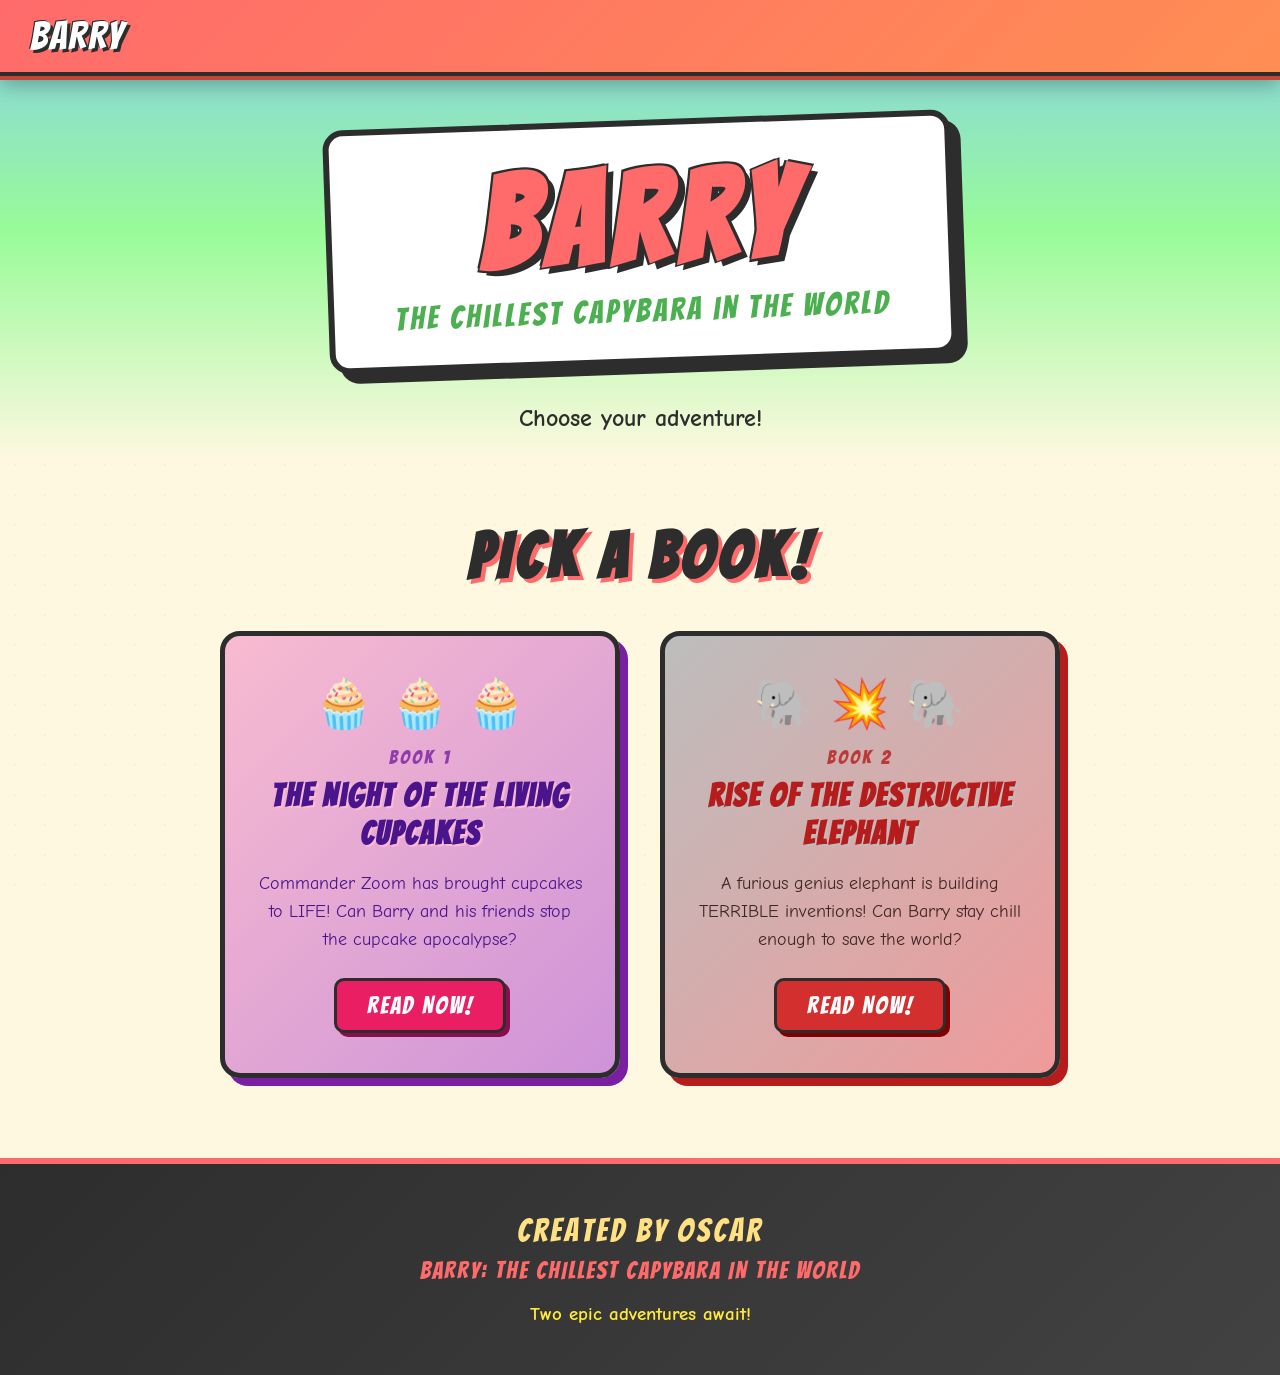
==== commit 5b0179f9: "Add Book 2 "Rise of The Destructive Elephant" and reorganise site by book Restructure the site so th" ====
--- a/index.html
+++ b/index.html
@@ -7,13 +7,9 @@
     <link rel="stylesheet" href="css/styles.css">
     <link href="https://fonts.googleapis.com/css2?family=Bangers&family=Comic+Neue:wght@400;700&display=swap" rel="stylesheet">
 </head>
-<body>
+<body class="book-picker-page">
     <nav class="navbar">
         <div class="nav-logo">BARRY</div>
-        <div class="nav-links">
-            <a href="goodies.html" class="nav-btn goodies-btn">GOODIES</a>
-            <a href="baddies.html" class="nav-btn baddies-btn">BADDIES</a>
-        </div>
     </nav>
 
     <header class="hero">
@@ -22,730 +18,51 @@
                 <h1 class="main-title">BARRY</h1>
                 <p class="subtitle">The Chillest Capybara in the World</p>
             </div>
-            <div class="cupcake-warning">
-                <span class="warning-text">THE NIGHT OF THE LIVING CUPCAKES!</span>
-            </div>
-            <p class="tagline">Can Barry save the world from CUPCAKE DESTRUCTION?!</p>
-        </div>
-        <div class="floating-cupcakes">
-            <div class="cupcake cupcake-1">🧁</div>
-            <div class="cupcake cupcake-2">🧁</div>
-            <div class="cupcake cupcake-3">🧁</div>
-            <div class="cupcake cupcake-4">🧁</div>
-            <div class="cupcake cupcake-5">🧁</div>
+            <p class="tagline">Choose your adventure!</p>
         </div>
     </header>
 
-    <section class="characters-intro">
-        <h2 class="section-title">MEET THE CHARACTERS!</h2>
-        <div class="scroll-hint">Scroll down to meet everyone!</div>
+    <section class="book-picker-section">
+        <h2 class="section-title">PICK A BOOK!</h2>
+
+        <div class="book-picker">
+            <!-- Book 1 Card -->
+            <a href="book1/index.html" class="book-card book-card-1">
+                <div class="book-card-inner">
+                    <div class="book-card-emojis">
+                        <span class="book-emoji book-emoji-1">🧁</span>
+                        <span class="book-emoji book-emoji-2">🧁</span>
+                        <span class="book-emoji book-emoji-3">🧁</span>
+                    </div>
+                    <div class="book-card-number">BOOK 1</div>
+                    <h3 class="book-card-title">The Night of the Living Cupcakes</h3>
+                    <p class="book-card-desc">Commander Zoom has brought cupcakes to LIFE! Can Barry and his friends stop the cupcake apocalypse?</p>
+                    <div class="book-card-action">READ NOW!</div>
+                </div>
+            </a>
+
+            <!-- Book 2 Card -->
+            <a href="book2/index.html" class="book-card book-card-2">
+                <div class="book-card-inner">
+                    <div class="book-card-emojis">
+                        <span class="book-emoji book-emoji-1">🐘</span>
+                        <span class="book-emoji book-emoji-2">💥</span>
+                        <span class="book-emoji book-emoji-3">🐘</span>
+                    </div>
+                    <div class="book-card-number">BOOK 2</div>
+                    <h3 class="book-card-title">Rise of The Destructive Elephant</h3>
+                    <p class="book-card-desc">A furious genius elephant is building TERRIBLE inventions! Can Barry stay chill enough to save the world?</p>
+                    <div class="book-card-action">READ NOW!</div>
+                </div>
+            </a>
+        </div>
     </section>
-
-    <main class="characters">
-        <!-- BARRY - Ultra chill capybara with sunglasses, laid back pose -->
-        <article class="character-card hero-character" id="barry">
-            <div class="character-image">
-                <svg viewBox="0 0 200 200" class="character-svg barry-svg">
-                    <!-- Background chill vibes -->
-                    <circle cx="100" cy="100" r="95" fill="none" stroke="#90EE90" stroke-width="2" stroke-dasharray="8,4" opacity="0.5"/>
-
-                    <!-- Body - big chunky capybara shape -->
-                    <ellipse cx="100" cy="135" rx="65" ry="45" fill="#8B6914" stroke="#2D2D2D" stroke-width="4"/>
-                    <ellipse cx="100" cy="130" rx="60" ry="40" fill="#C4A44A"/>
-
-                    <!-- Back legs visible -->
-                    <ellipse cx="55" cy="170" rx="18" ry="14" fill="#8B6914" stroke="#2D2D2D" stroke-width="3"/>
-                    <ellipse cx="145" cy="170" rx="18" ry="14" fill="#8B6914" stroke="#2D2D2D" stroke-width="3"/>
-
-                    <!-- Head - big round capybara head -->
-                    <ellipse cx="100" cy="75" rx="50" ry="42" fill="#C4A44A" stroke="#2D2D2D" stroke-width="4"/>
-
-                    <!-- Ears - small and rounded -->
-                    <ellipse cx="55" cy="45" rx="12" ry="10" fill="#C4A44A" stroke="#2D2D2D" stroke-width="3"/>
-                    <ellipse cx="55" cy="45" rx="7" ry="5" fill="#D4B45A"/>
-                    <ellipse cx="145" cy="45" rx="12" ry="10" fill="#C4A44A" stroke="#2D2D2D" stroke-width="3"/>
-                    <ellipse cx="145" cy="45" rx="7" ry="5" fill="#D4B45A"/>
-
-                    <!-- COOL SUNGLASSES - the chillest accessory -->
-                    <rect x="58" y="62" width="35" height="22" rx="3" fill="#1a1a1a" stroke="#2D2D2D" stroke-width="3"/>
-                    <rect x="107" y="62" width="35" height="22" rx="3" fill="#1a1a1a" stroke="#2D2D2D" stroke-width="3"/>
-                    <rect x="93" y="70" width="14" height="5" fill="#2D2D2D"/>
-                    <line x1="58" y1="73" x2="45" y2="68" stroke="#2D2D2D" stroke-width="3"/>
-                    <line x1="142" y1="73" x2="155" y2="68" stroke="#2D2D2D" stroke-width="3"/>
-                    <!-- Lens shine -->
-                    <line x1="65" y1="68" x2="72" y2="68" stroke="white" stroke-width="2" opacity="0.6"/>
-                    <line x1="114" y1="68" x2="121" y2="68" stroke="white" stroke-width="2" opacity="0.6"/>
-
-                    <!-- Big capybara nose -->
-                    <ellipse cx="100" cy="95" rx="22" ry="16" fill="#5D4E37" stroke="#2D2D2D" stroke-width="3"/>
-                    <ellipse cx="92" cy="92" rx="5" ry="4" fill="#2D2D2D"/>
-                    <ellipse cx="108" cy="92" rx="5" ry="4" fill="#2D2D2D"/>
-                    <!-- Nose shine -->
-                    <ellipse cx="95" cy="88" rx="4" ry="2" fill="#7D6E57" opacity="0.7"/>
-
-                    <!-- Chill smile - slight smirk -->
-                    <path d="M78 108 Q100 120 122 108" stroke="#2D2D2D" stroke-width="4" fill="none" stroke-linecap="round"/>
-
-                    <!-- Whisker dots -->
-                    <circle cx="70" cy="100" r="3" fill="#2D2D2D"/>
-                    <circle cx="62" cy="105" r="2" fill="#2D2D2D"/>
-                    <circle cx="130" cy="100" r="3" fill="#2D2D2D"/>
-                    <circle cx="138" cy="105" r="2" fill="#2D2D2D"/>
-
-                    <!-- Little tuft of hair on top -->
-                    <path d="M95 35 Q92 25 98 28 Q100 20 105 28 Q110 25 107 35" fill="#8B6914" stroke="#2D2D2D" stroke-width="2"/>
-
-                    <!-- Front paws - one raised in a chill wave -->
-                    <ellipse cx="60" cy="155" rx="15" ry="12" fill="#C4A44A" stroke="#2D2D2D" stroke-width="3"/>
-                    <ellipse cx="140" cy="145" rx="15" ry="12" fill="#C4A44A" stroke="#2D2D2D" stroke-width="3" transform="rotate(-20 140 145)"/>
-
-                    <!-- "Chill" sparkles around Barry -->
-                    <text x="25" y="55" font-size="14" fill="#FFD700">✨</text>
-                    <text x="165" y="45" font-size="12" fill="#FFD700">✨</text>
-                    <text x="170" y="160" font-size="10" fill="#FFD700">✨</text>
-                </svg>
-            </div>
-            <div class="character-info">
-                <h3 class="character-name">BARRY</h3>
-                <p class="character-role goodie-role">THE HERO</p>
-                <p class="character-bio">Barry is the CHILLEST capybara you'll ever meet. Nothing fazes him... except maybe evil cupcakes trying to destroy the world. When danger calls, Barry answers with a relaxed sigh and saves the day anyway. He's the hero we all need - calm, cool, and surprisingly good at defeating baked goods.</p>
-            </div>
-        </article>
-
-        <!-- NOODLE - Hilariously tangled snake with googly eyes -->
-        <article class="character-card" id="noodle">
-            <div class="character-image">
-                <svg viewBox="0 0 200 200" class="character-svg noodle-svg">
-                    <!-- The impossibly tangled body - a complete mess! -->
-                    <!-- Layer 1 - back of tangle -->
-                    <path d="M25 180 Q10 150 30 130" stroke="#2E7D32" stroke-width="22" fill="none" stroke-linecap="round"/>
-                    <path d="M25 180 Q10 150 30 130" stroke="#4CAF50" stroke-width="16" fill="none" stroke-linecap="round"/>
-
-                    <!-- Main tangle knot - a crazy pretzel! -->
-                    <path d="M30 130 Q60 100 45 80 Q30 60 60 50 Q90 40 80 70 Q70 100 100 90 Q130 80 110 110 Q90 140 120 150 Q150 160 130 130 Q110 100 140 80 Q170 60 160 100"
-                          stroke="#2E7D32" stroke-width="22" fill="none" stroke-linecap="round"/>
-                    <path d="M30 130 Q60 100 45 80 Q30 60 60 50 Q90 40 80 70 Q70 100 100 90 Q130 80 110 110 Q90 140 120 150 Q150 160 130 130 Q110 100 140 80 Q170 60 160 100"
-                          stroke="#4CAF50" stroke-width="16" fill="none" stroke-linecap="round"/>
-
-                    <!-- Belly pattern on visible parts -->
-                    <ellipse cx="60" cy="52" rx="6" ry="4" fill="#81C784"/>
-                    <ellipse cx="100" cy="92" rx="5" ry="3" fill="#81C784"/>
-                    <ellipse cx="130" cy="145" rx="6" ry="4" fill="#81C784"/>
-
-                    <!-- HEAD - popping out of the tangle looking confused -->
-                    <circle cx="160" cy="100" r="28" fill="#4CAF50" stroke="#2E7D32" stroke-width="4"/>
-
-                    <!-- HUGE googly eyes - pointing different directions! -->
-                    <circle cx="148" cy="92" r="16" fill="white" stroke="#2D2D2D" stroke-width="3"/>
-                    <circle cx="172" cy="88" r="14" fill="white" stroke="#2D2D2D" stroke-width="3"/>
-                    <!-- Pupils looking in crazy directions -->
-                    <circle cx="143" cy="96" r="9" fill="#2D2D2D"/>
-                    <circle cx="178" cy="84" r="8" fill="#2D2D2D"/>
-                    <!-- Eye shines -->
-                    <circle cx="141" cy="93" r="3" fill="white"/>
-                    <circle cx="176" cy="81" r="2" fill="white"/>
-
-                    <!-- Dizzy swirls in eyes -->
-                    <path d="M144 97 Q146 94 144 92 Q142 90 144 88" stroke="white" stroke-width="1.5" fill="none" opacity="0.5"/>
-
-                    <!-- Worried eyebrows -->
-                    <path d="M135 80 Q145 75 155 82" stroke="#2D2D2D" stroke-width="3" fill="none"/>
-                    <path d="M165 78 Q175 72 185 78" stroke="#2D2D2D" stroke-width="3" fill="none"/>
-
-                    <!-- Open mouth - surprised/stressed -->
-                    <ellipse cx="160" cy="118" rx="10" ry="8" fill="#2D2D2D"/>
-                    <ellipse cx="160" cy="115" rx="6" ry="4" fill="#E57373"/>
-
-                    <!-- Tongue hanging out from stress -->
-                    <path d="M160 122 Q160 140 155 145 M160 140 Q165 145 160 145" stroke="#E91E63" stroke-width="5" fill="none" stroke-linecap="round"/>
-                    <ellipse cx="158" cy="146" rx="5" ry="4" fill="#E91E63"/>
-
-                    <!-- TAIL end poking out somewhere random -->
-                    <path d="M25 180 L15 190" stroke="#2E7D32" stroke-width="12" fill="none" stroke-linecap="round"/>
-                    <path d="M25 180 L15 190" stroke="#4CAF50" stroke-width="8" fill="none" stroke-linecap="round"/>
-                    <ellipse cx="13" cy="192" rx="5" ry="4" fill="#4CAF50" stroke="#2E7D32" stroke-width="2"/>
-
-                    <!-- Dizzy stars and symbols -->
-                    <text x="130" y="60" font-size="16" fill="#FFD700" font-weight="bold">★</text>
-                    <text x="180" y="65" font-size="12" fill="#FFD700" font-weight="bold">★</text>
-                    <text x="140" y="45" font-size="14" fill="#FF5722" font-weight="bold">?!</text>
-
-                    <!-- Sweat drops -->
-                    <path d="M185 95 Q188 100 185 105 Q182 100 185 95" fill="#64B5F6"/>
-                    <path d="M135 75 Q137 78 135 82 Q133 78 135 75" fill="#64B5F6"/>
-
-                    <!-- Little "help" motion lines -->
-                    <path d="M175 115 L185 118" stroke="#2D2D2D" stroke-width="2"/>
-                    <path d="M177 120 L185 125" stroke="#2D2D2D" stroke-width="2"/>
-                </svg>
-            </div>
-            <div class="character-info">
-                <h3 class="character-name">NOODLE</h3>
-                <p class="character-role goodie-role">BARRY'S TANGLED FRIEND</p>
-                <p class="character-bio">Noodle is a really, REALLY long snake. So long that he's always getting himself tangled up in knots! He means well and tries to help Barry, but usually ends up tied around a tree or wrapped around himself. Despite his tangly troubles, Noodle is a loyal friend who never gives up!</p>
-            </div>
-        </article>
-
-        <!-- POPSICLE - Penguin with THREE ridiculous wobbling hats -->
-        <article class="character-card" id="popsicle">
-            <div class="character-image">
-                <svg viewBox="0 0 200 220" class="character-svg popsicle-svg">
-                    <!-- Body - round penguin -->
-                    <ellipse cx="100" cy="155" rx="42" ry="50" fill="#1a1a2e" stroke="#2D2D2D" stroke-width="4"/>
-                    <!-- White belly -->
-                    <ellipse cx="100" cy="160" rx="28" ry="40" fill="white"/>
-
-                    <!-- Flippers sticking out excitedly -->
-                    <ellipse cx="48" cy="145" rx="14" ry="30" fill="#1a1a2e" stroke="#2D2D2D" stroke-width="3" transform="rotate(-25 48 145)"/>
-                    <ellipse cx="152" cy="145" rx="14" ry="30" fill="#1a1a2e" stroke="#2D2D2D" stroke-width="3" transform="rotate(25 152 145)"/>
-
-                    <!-- Orange feet -->
-                    <ellipse cx="78" cy="202" rx="16" ry="8" fill="#FF9800" stroke="#2D2D2D" stroke-width="2"/>
-                    <ellipse cx="122" cy="202" rx="16" ry="8" fill="#FF9800" stroke="#2D2D2D" stroke-width="2"/>
-
-                    <!-- Head -->
-                    <circle cx="100" cy="95" r="38" fill="#1a1a2e" stroke="#2D2D2D" stroke-width="4"/>
-
-                    <!-- White face patch -->
-                    <ellipse cx="100" cy="105" rx="25" ry="22" fill="white"/>
-
-                    <!-- HUGE excited eyes - classic Jamie Smart style -->
-                    <circle cx="82" cy="90" r="18" fill="white" stroke="#2D2D2D" stroke-width="3"/>
-                    <circle cx="118" cy="90" r="18" fill="white" stroke="#2D2D2D" stroke-width="3"/>
-                    <!-- Big shiny pupils -->
-                    <circle cx="85" cy="92" r="11" fill="#2D2D2D"/>
-                    <circle cx="121" cy="92" r="11" fill="#2D2D2D"/>
-                    <!-- Eye sparkles - multiple! -->
-                    <circle cx="80" cy="87" r="4" fill="white"/>
-                    <circle cx="86" cy="94" r="2" fill="white"/>
-                    <circle cx="116" cy="87" r="4" fill="white"/>
-                    <circle cx="122" cy="94" r="2" fill="white"/>
-
-                    <!-- Excited eyebrows raised high -->
-                    <path d="M64 72 Q82 65 95 75" stroke="#2D2D2D" stroke-width="4" fill="none"/>
-                    <path d="M105 75 Q118 65 136 72" stroke="#2D2D2D" stroke-width="4" fill="none"/>
-
-                    <!-- Orange beak - open with excitement -->
-                    <path d="M85 108 L100 125 L115 108 Z" fill="#FF9800" stroke="#2D2D2D" stroke-width="2"/>
-                    <path d="M90 108 L100 115 L110 108" fill="#FFB74D"/>
-
-                    <!-- THE THREE HATS - wobbling precariously! -->
-
-                    <!-- Hat 1 - Bottom: Red bobble hat (tilted slightly) -->
-                    <g transform="rotate(-5 100 60)">
-                        <ellipse cx="100" cy="62" rx="35" ry="10" fill="#D32F2F" stroke="#2D2D2D" stroke-width="3"/>
-                        <path d="M65 62 Q65 35 100 35 Q135 35 135 62" fill="#F44336" stroke="#2D2D2D" stroke-width="3"/>
-                        <path d="M70 50 Q100 45 130 50" stroke="#FFCDD2" stroke-width="3" fill="none"/>
-                        <!-- Bobble -->
-                        <circle cx="100" cy="30" r="8" fill="#FFEB3B" stroke="#2D2D2D" stroke-width="2"/>
-                    </g>
-
-                    <!-- Hat 2 - Middle: Blue top hat (tilted other way) -->
-                    <g transform="rotate(8 100 20)">
-                        <ellipse cx="100" cy="28" rx="30" ry="8" fill="#1565C0" stroke="#2D2D2D" stroke-width="3"/>
-                        <rect x="75" y="-2" width="50" height="32" fill="#1976D2" stroke="#2D2D2D" stroke-width="3"/>
-                        <ellipse cx="100" cy="-2" rx="25" ry="7" fill="#1E88E5" stroke="#2D2D2D" stroke-width="2"/>
-                        <!-- Hat band -->
-                        <rect x="75" y="15" width="50" height="8" fill="#FFEB3B"/>
-                    </g>
-
-                    <!-- Hat 3 - Top: Tiny purple party hat (very wobbly!) -->
-                    <g transform="rotate(-12 100 -15)">
-                        <polygon points="100,-45 78,-5 122,-5" fill="#9C27B0" stroke="#2D2D2D" stroke-width="3"/>
-                        <!-- Polka dots on party hat -->
-                        <circle cx="95" cy="-20" r="4" fill="#E1BEE7"/>
-                        <circle cx="108" cy="-28" r="3" fill="#E1BEE7"/>
-                        <circle cx="98" cy="-35" r="3" fill="#E1BEE7"/>
-                        <!-- Pom pom on top -->
-                        <circle cx="100" cy="-48" r="7" fill="#E91E63" stroke="#2D2D2D" stroke-width="2"/>
-                        <!-- Streamers! -->
-                        <path d="M100 -48 Q85 -55 80 -45" stroke="#FFEB3B" stroke-width="2" fill="none"/>
-                        <path d="M100 -48 Q115 -55 120 -45" stroke="#4CAF50" stroke-width="2" fill="none"/>
-                        <path d="M100 -48 Q100 -60 95 -52" stroke="#2196F3" stroke-width="2" fill="none"/>
-                    </g>
-
-                    <!-- Motion lines showing hats wobbling -->
-                    <path d="M55 45 Q50 40 55 35" stroke="#2D2D2D" stroke-width="2" fill="none"/>
-                    <path d="M145 45 Q150 40 145 35" stroke="#2D2D2D" stroke-width="2" fill="none"/>
-                    <path d="M130 -10 L140 -15" stroke="#2D2D2D" stroke-width="2"/>
-                    <path d="M70 -5 L60 -10" stroke="#2D2D2D" stroke-width="2"/>
-
-                    <!-- Excitement sparkles -->
-                    <text x="155" y="85" font-size="14" fill="#FFD700">✨</text>
-                    <text x="35" y="90" font-size="12" fill="#FFD700">✨</text>
-                </svg>
-            </div>
-            <div class="character-info">
-                <h3 class="character-name">POPSICLE</h3>
-                <p class="character-role goodie-role">THE THREE-HAT PENGUIN</p>
-                <p class="character-bio">Popsicle LOVES hats. One hat? Not enough. Two hats? Still not enough! THREE hats stacked on top of each other? PERFECT! Nobody knows why Popsicle wears three hats, and honestly, nobody asks anymore. He's Barry's loyal friend who always shows up ready to help - with all three hats firmly in place!</p>
-            </div>
-        </article>
-
-        <!-- TURBO - Intense snail who thinks he's FAST -->
-        <article class="character-card" id="turbo">
-            <div class="character-image">
-                <svg viewBox="0 0 200 200" class="character-svg turbo-svg">
-                    <!-- SPEED LINES EVERYWHERE (even though he's slow) -->
-                    <line x1="180" y1="80" x2="200" y2="80" stroke="#FF5722" stroke-width="4" stroke-linecap="round"/>
-                    <line x1="175" y1="95" x2="200" y2="95" stroke="#FF5722" stroke-width="5" stroke-linecap="round"/>
-                    <line x1="180" y1="110" x2="200" y2="110" stroke="#FF5722" stroke-width="4" stroke-linecap="round"/>
-                    <line x1="175" y1="125" x2="195" y2="125" stroke="#FF5722" stroke-width="3" stroke-linecap="round"/>
-                    <line x1="180" y1="140" x2="200" y2="140" stroke="#FF5722" stroke-width="4" stroke-linecap="round"/>
-
-                    <!-- Shell - racing stripe style! -->
-                    <ellipse cx="115" cy="115" rx="55" ry="50" fill="#FF5722" stroke="#2D2D2D" stroke-width="4"/>
-                    <ellipse cx="115" cy="115" rx="45" ry="40" fill="#FF7043"/>
-                    <!-- Racing stripes on shell -->
-                    <path d="M85 80 Q115 70 145 80" stroke="#FFEB3B" stroke-width="6" fill="none"/>
-                    <path d="M80 100 Q115 90 150 100" stroke="#FFEB3B" stroke-width="4" fill="none"/>
-                    <!-- Shell spiral -->
-                    <path d="M120 90 Q145 100 140 120 Q135 140 115 135 Q95 130 100 115 Q105 100 120 105" stroke="#BF360C" stroke-width="5" fill="none"/>
-
-                    <!-- Body - slimy trail implied -->
-                    <ellipse cx="55" cy="150" rx="50" ry="18" fill="#FFE0B2" stroke="#2D2D2D" stroke-width="3"/>
-                    <ellipse cx="55" cy="148" rx="45" ry="14" fill="#FFCC80"/>
-
-                    <!-- HEAD - intense determination! -->
-                    <ellipse cx="25" cy="115" rx="30" ry="28" fill="#FFCC80" stroke="#2D2D2D" stroke-width="4"/>
-
-                    <!-- Eye stalks - pointing forward determinedly -->
-                    <path d="M20 95 Q15 60 25 55" stroke="#FFCC80" stroke-width="10" fill="none"/>
-                    <path d="M35 95 Q40 60 50 55" stroke="#FFCC80" stroke-width="10" fill="none"/>
-                    <circle cx="25" cy="52" r="12" fill="#FFCC80" stroke="#2D2D2D" stroke-width="3"/>
-                    <circle cx="50" cy="52" r="12" fill="#FFCC80" stroke="#2D2D2D" stroke-width="3"/>
-
-                    <!-- INTENSE eyes - tiny pupils, maximum focus -->
-                    <circle cx="25" cy="52" r="10" fill="white" stroke="#2D2D2D" stroke-width="2"/>
-                    <circle cx="50" cy="52" r="10" fill="white" stroke="#2D2D2D" stroke-width="2"/>
-                    <!-- Tiny focused pupils -->
-                    <circle cx="28" cy="52" r="5" fill="#2D2D2D"/>
-                    <circle cx="53" cy="52" r="5" fill="#2D2D2D"/>
-                    <circle cx="27" cy="50" r="2" fill="white"/>
-                    <circle cx="52" cy="50" r="2" fill="white"/>
-
-                    <!-- ANGRY DETERMINED EYEBROWS -->
-                    <path d="M12 42 L32 48" stroke="#2D2D2D" stroke-width="5" stroke-linecap="round"/>
-                    <path d="M62 48 L42 42" stroke="#2D2D2D" stroke-width="5" stroke-linecap="round"/>
-
-                    <!-- Gritted teeth smile - I'M GONNA WIN! -->
-                    <path d="M10 130 Q25 140 40 130" stroke="#2D2D2D" stroke-width="3" fill="white"/>
-                    <!-- Teeth -->
-                    <line x1="15" y1="130" x2="15" y2="136" stroke="#2D2D2D" stroke-width="2"/>
-                    <line x1="21" y1="131" x2="21" y2="138" stroke="#2D2D2D" stroke-width="2"/>
-                    <line x1="27" y1="131" x2="27" y2="138" stroke="#2D2D2D" stroke-width="2"/>
-                    <line x1="33" y1="130" x2="33" y2="136" stroke="#2D2D2D" stroke-width="2"/>
-
-                    <!-- Determination sweat -->
-                    <path d="M5 100 Q3 108 5 115 Q7 108 5 100" fill="#64B5F6"/>
-                    <path d="M55 40 Q53 45 55 50 Q57 45 55 40" fill="#64B5F6"/>
-
-                    <!-- "ZOOM!" text - big and bold -->
-                    <text x="130" y="65" font-family="Bangers, cursive" font-size="28" fill="#FF5722" stroke="#2D2D2D" stroke-width="1" transform="rotate(-15 145 60)">ZOOM!</text>
-
-                    <!-- Action burst behind -->
-                    <polygon points="170,115 185,105 180,115 190,115 175,125 180,115" fill="#FFEB3B" stroke="#FF9800" stroke-width="1"/>
-
-                    <!-- Number 1 on shell - he's #1 in his mind -->
-                    <circle cx="130" cy="100" r="15" fill="white" stroke="#2D2D2D" stroke-width="2"/>
-                    <text x="124" y="107" font-family="Bangers, cursive" font-size="20" fill="#FF5722" font-weight="bold">1</text>
-                </svg>
-            </div>
-            <div class="character-info">
-                <h3 class="character-name">TURBO</h3>
-                <p class="character-role goodie-role">THE "FASTEST" SNAIL ALIVE</p>
-                <p class="character-bio">Turbo is 100% CONVINCED he is the fastest creature in the entire world. He's not. He's a snail. But don't tell HIM that! Turbo has a serious hero complex and is always trying to race to save the day. The others usually have to wait for him to catch up, but his enthusiasm is unstoppable!</p>
-            </div>
-        </article>
-
-        <!-- PROFESSOR FOXY - Wild-haired genius inventor -->
-        <article class="character-card" id="foxy">
-            <div class="character-image">
-                <svg viewBox="0 0 200 200" class="character-svg foxy-svg">
-                    <!-- Lab coat body -->
-                    <path d="M55 120 L55 185 L75 185 L75 150 L125 150 L125 185 L145 185 L145 120 Q100 110 55 120" fill="white" stroke="#2D2D2D" stroke-width="3"/>
-                    <!-- Coat buttons -->
-                    <circle cx="100" cy="135" r="4" fill="#2D2D2D"/>
-                    <circle cx="100" cy="150" r="4" fill="#2D2D2D"/>
-                    <circle cx="100" cy="165" r="4" fill="#2D2D2D"/>
-
-                    <!-- Arms holding beaker -->
-                    <ellipse cx="45" cy="145" rx="12" ry="20" fill="#FF5722" stroke="#2D2D2D" stroke-width="3"/>
-                    <ellipse cx="155" cy="140" rx="12" ry="18" fill="#FF5722" stroke="#2D2D2D" stroke-width="3"/>
-
-                    <!-- Paws -->
-                    <circle cx="45" cy="165" r="10" fill="#FF5722" stroke="#2D2D2D" stroke-width="2"/>
-                    <circle cx="160" cy="160" r="10" fill="#FF5722" stroke="#2D2D2D" stroke-width="2"/>
-
-                    <!-- BUBBLING BEAKER in paw! -->
-                    <path d="M150 130 L145 155 Q150 165 160 165 Q170 165 175 155 L170 130 Z" fill="#E1F5FE" stroke="#2D2D2D" stroke-width="2"/>
-                    <ellipse cx="160" cy="130" rx="12" ry="4" fill="#B3E5FC" stroke="#2D2D2D" stroke-width="2"/>
-                    <!-- Bubbling liquid -->
-                    <ellipse cx="160" cy="155" rx="10" ry="8" fill="#76FF03"/>
-                    <circle cx="155" cy="150" r="3" fill="#B2FF59"/>
-                    <circle cx="163" cy="147" r="2" fill="#B2FF59"/>
-                    <circle cx="158" cy="143" r="2" fill="#B2FF59"/>
-                    <!-- Bubbles escaping -->
-                    <circle cx="155" cy="135" r="3" fill="none" stroke="#76FF03" stroke-width="1"/>
-                    <circle cx="165" cy="128" r="2" fill="none" stroke="#76FF03" stroke-width="1"/>
-                    <circle cx="158" cy="122" r="2" fill="none" stroke="#76FF03" stroke-width="1"/>
-
-                    <!-- Head -->
-                    <ellipse cx="100" cy="75" rx="42" ry="38" fill="#FF5722" stroke="#2D2D2D" stroke-width="4"/>
-
-                    <!-- WILD crazy scientist hair/fur on top -->
-                    <path d="M60 55 Q55 30 70 35 Q65 20 80 30 Q85 15 100 25 Q115 15 120 30 Q135 20 130 35 Q145 30 140 55" fill="#D84315" stroke="#2D2D2D" stroke-width="3"/>
-                    <!-- Extra tufts -->
-                    <path d="M65 45 Q60 35 68 40" stroke="#BF360C" stroke-width="3" fill="none"/>
-                    <path d="M135 45 Q140 35 132 40" stroke="#BF360C" stroke-width="3" fill="none"/>
-                    <path d="M100 30 Q100 18 105 25" stroke="#BF360C" stroke-width="3" fill="none"/>
-
-                    <!-- Pointy ears -->
-                    <polygon points="50,50 55,15 75,45" fill="#FF5722" stroke="#2D2D2D" stroke-width="3"/>
-                    <polygon points="50,50 58,25 70,45" fill="#FFAB91"/>
-                    <polygon points="150,50 145,15 125,45" fill="#FF5722" stroke="#2D2D2D" stroke-width="3"/>
-                    <polygon points="150,50 142,25 130,45" fill="#FFAB91"/>
-
-                    <!-- White muzzle -->
-                    <ellipse cx="100" cy="90" rx="25" ry="20" fill="#FFF3E0" stroke="#2D2D2D" stroke-width="2"/>
-
-                    <!-- BIG ROUND GLASSES - magnifying eyes -->
-                    <circle cx="78" cy="70" r="20" fill="white" stroke="#2D2D2D" stroke-width="4"/>
-                    <circle cx="122" cy="70" r="20" fill="white" stroke="#2D2D2D" stroke-width="4"/>
-                    <!-- Bridge -->
-                    <path d="M98 70 L102 70" stroke="#2D2D2D" stroke-width="4"/>
-                    <!-- Arms of glasses -->
-                    <line x1="58" y1="70" x2="45" y2="60" stroke="#2D2D2D" stroke-width="3"/>
-                    <line x1="142" y1="70" x2="155" y2="60" stroke="#2D2D2D" stroke-width="3"/>
-                    <!-- Lens glare -->
-                    <path d="M68 62 Q72 58 76 62" stroke="white" stroke-width="2" fill="none" opacity="0.7"/>
-                    <path d="M112 62 Q116 58 120 62" stroke="white" stroke-width="2" fill="none" opacity="0.7"/>
-
-                    <!-- Eyes behind glasses - big and curious -->
-                    <circle cx="78" cy="72" r="10" fill="#2D2D2D"/>
-                    <circle cx="122" cy="72" r="10" fill="#2D2D2D"/>
-                    <circle cx="75" cy="69" r="3" fill="white"/>
-                    <circle cx="119" cy="69" r="3" fill="white"/>
-                    <!-- Raised curious eyebrows -->
-                    <path d="M60 52 Q78 45 95 55" stroke="#D84315" stroke-width="4" fill="none"/>
-                    <path d="M105 55 Q122 45 140 52" stroke="#D84315" stroke-width="4" fill="none"/>
-
-                    <!-- Black nose -->
-                    <ellipse cx="100" cy="95" rx="8" ry="6" fill="#2D2D2D"/>
-                    <ellipse cx="98" cy="93" rx="2" ry="1" fill="#555"/>
-
-                    <!-- Excited smile -->
-                    <path d="M85 105 Q100 118 115 105" stroke="#2D2D2D" stroke-width="3" fill="none"/>
-
-                    <!-- Pocket protector with pens -->
-                    <rect x="80" y="125" width="18" height="22" fill="#E3F2FD" stroke="#2D2D2D" stroke-width="2"/>
-                    <line x1="84" y1="125" x2="84" y2="115" stroke="#2196F3" stroke-width="3"/>
-                    <line x1="89" y1="125" x2="89" y2="118" stroke="#F44336" stroke-width="3"/>
-                    <line x1="94" y1="125" x2="94" y2="112" stroke="#4CAF50" stroke-width="3"/>
-
-                    <!-- Thought/idea symbols -->
-                    <text x="170" y="50" font-size="20" fill="#FFD700">💡</text>
-                    <text x="25" y="75" font-size="12" fill="#2D2D2D">E=mc²</text>
-                </svg>
-            </div>
-            <div class="character-info">
-                <h3 class="character-name">PROFESSOR FOXY</h3>
-                <p class="character-role goodie-role">THE GENIUS INVENTOR</p>
-                <p class="character-bio">Professor Foxy is the brains of the operation! This clever fox invents all sorts of amazing gadgets to help Barry defeat the baddies. Need a cupcake-deflector? She's got one! Anti-evil-frosting spray? Already invented! She works in her secret lab and always has just the right invention ready when Barry needs it most.</p>
-            </div>
-        </article>
-
-        <!-- COMMANDER ZOOM - Maniacal evil hummingbird -->
-        <article class="character-card baddie-card" id="zoom">
-            <div class="character-image">
-                <svg viewBox="0 0 200 200" class="character-svg zoom-svg">
-                    <!-- Evil energy background -->
-                    <circle cx="100" cy="100" r="90" fill="none" stroke="#9C27B0" stroke-width="2" stroke-dasharray="5,5" opacity="0.3"/>
-
-                    <!-- SUPER FAST WING BLUR - multiple wings! -->
-                    <ellipse cx="40" cy="100" rx="35" ry="12" fill="#CE93D8" opacity="0.3"/>
-                    <ellipse cx="35" cy="95" rx="35" ry="12" fill="#E1BEE7" opacity="0.4"/>
-                    <ellipse cx="45" cy="105" rx="30" ry="10" fill="#CE93D8" opacity="0.3"/>
-                    <ellipse cx="160" cy="100" rx="35" ry="12" fill="#CE93D8" opacity="0.3"/>
-                    <ellipse cx="165" cy="95" rx="35" ry="12" fill="#E1BEE7" opacity="0.4"/>
-                    <ellipse cx="155" cy="105" rx="30" ry="10" fill="#CE93D8" opacity="0.3"/>
-
-                    <!-- Body - sleek and menacing -->
-                    <ellipse cx="100" cy="125" rx="28" ry="45" fill="#7B1FA2" stroke="#2D2D2D" stroke-width="4"/>
-                    <ellipse cx="100" cy="125" rx="18" ry="35" fill="#9C27B0"/>
-                    <!-- Chest pattern -->
-                    <ellipse cx="100" cy="115" rx="12" ry="15" fill="#BA68C8"/>
-
-                    <!-- Tail feathers - fancy! -->
-                    <path d="M100 165 L90 195 L100 185 L110 195 Z" fill="#7B1FA2" stroke="#2D2D2D" stroke-width="2"/>
-                    <path d="M95 170 L85 190" stroke="#9C27B0" stroke-width="3"/>
-                    <path d="M105 170 L115 190" stroke="#9C27B0" stroke-width="3"/>
-
-                    <!-- Head -->
-                    <circle cx="100" cy="60" r="35" fill="#7B1FA2" stroke="#2D2D2D" stroke-width="4"/>
-
-                    <!-- EVIL COMMANDER HAT -->
-                    <ellipse cx="100" cy="32" rx="32" ry="10" fill="#212121" stroke="#2D2D2D" stroke-width="3"/>
-                    <rect x="70" y="5" width="60" height="28" fill="#1a1a1a" stroke="#2D2D2D" stroke-width="3"/>
-                    <ellipse cx="100" cy="5" rx="30" ry="8" fill="#2D2D2D"/>
-                    <!-- Gold band and emblem -->
-                    <rect x="70" y="18" width="60" height="10" fill="#FFD700"/>
-                    <circle cx="100" cy="23" r="6" fill="#F44336" stroke="#FFD700" stroke-width="2"/>
-                    <!-- Hat insignia - evil star -->
-                    <polygon points="100,19 102,22 105,22 103,24 104,27 100,25 96,27 97,24 95,22 98,22" fill="#FFD700"/>
-
-                    <!-- CRAZY EVIL EYES -->
-                    <ellipse cx="82" cy="55" rx="16" ry="14" fill="white" stroke="#2D2D2D" stroke-width="3"/>
-                    <ellipse cx="118" cy="55" rx="16" ry="14" fill="white" stroke="#2D2D2D" stroke-width="3"/>
-                    <!-- Red glowing pupils - different sizes for crazy look -->
-                    <circle cx="85" cy="57" r="9" fill="#D32F2F"/>
-                    <circle cx="121" cy="55" r="10" fill="#D32F2F"/>
-                    <!-- Evil red glow -->
-                    <circle cx="85" cy="57" r="5" fill="#F44336"/>
-                    <circle cx="121" cy="55" r="6" fill="#F44336"/>
-                    <!-- Tiny highlights -->
-                    <circle cx="82" cy="53" r="3" fill="white"/>
-                    <circle cx="118" cy="51" r="3" fill="white"/>
-
-                    <!-- ANGRY EVIL EYEBROWS -->
-                    <path d="M65 42 L95 52" stroke="#2D2D2D" stroke-width="5" stroke-linecap="round"/>
-                    <path d="M135 42 L105 52" stroke="#2D2D2D" stroke-width="5" stroke-linecap="round"/>
-
-                    <!-- Long sharp beak - pointing menacingly -->
-                    <path d="M100 70 L95 80 L100 140 L105 80 Z" fill="#FF9800" stroke="#2D2D2D" stroke-width="2"/>
-                    <path d="M100 70 L98 80 L100 120" stroke="#FFB74D" stroke-width="2" fill="none"/>
-
-                    <!-- Evil grin lines on sides of beak -->
-                    <path d="M90 75 Q80 80 75 75" stroke="#2D2D2D" stroke-width="2" fill="none"/>
-                    <path d="M110 75 Q120 80 125 75" stroke="#2D2D2D" stroke-width="2" fill="none"/>
-
-                    <!-- Speed lines - he's FAST -->
-                    <line x1="5" y1="90" x2="20" y2="90" stroke="#7B1FA2" stroke-width="3"/>
-                    <line x1="0" y1="100" x2="20" y2="100" stroke="#7B1FA2" stroke-width="4"/>
-                    <line x1="5" y1="110" x2="20" y2="110" stroke="#7B1FA2" stroke-width="3"/>
-                    <line x1="180" y1="90" x2="195" y2="90" stroke="#7B1FA2" stroke-width="3"/>
-                    <line x1="180" y1="100" x2="200" y2="100" stroke="#7B1FA2" stroke-width="4"/>
-                    <line x1="180" y1="110" x2="195" y2="110" stroke="#7B1FA2" stroke-width="3"/>
-
-                    <!-- Evil lightning bolts -->
-                    <polygon points="25,50 35,65 30,65 40,85 28,68 33,68" fill="#FFEB3B" stroke="#FF9800" stroke-width="1"/>
-                    <polygon points="175,50 165,65 170,65 160,85 172,68 167,68" fill="#FFEB3B" stroke="#FF9800" stroke-width="1"/>
-
-                    <!-- Tiny evil feet -->
-                    <ellipse cx="90" cy="168" rx="8" ry="5" fill="#7B1FA2" stroke="#2D2D2D" stroke-width="2"/>
-                    <ellipse cx="110" cy="168" rx="8" ry="5" fill="#7B1FA2" stroke="#2D2D2D" stroke-width="2"/>
-                </svg>
-            </div>
-            <div class="character-info">
-                <h3 class="character-name">COMMANDER ZOOM</h3>
-                <p class="character-role baddie-role">THE VILLAIN</p>
-                <p class="character-bio">Commander Zoom is a hummingbird with BIG evil plans! He can fly faster than anyone and he ALWAYS wants to take over the world. This time, his plan involves an army of living cupcakes! He wears a fancy commander's hat and thinks he's the greatest villain ever. Will Barry stop him? (Yes. Yes he will.)</p>
-            </div>
-        </article>
-
-        <!-- PEDRO - Absolutely bonkers fat pigeon mad scientist -->
-        <article class="character-card baddie-card" id="pedro">
-            <div class="character-image">
-                <svg viewBox="0 0 200 200" class="character-svg pedro-svg">
-                    <!-- Explosion/chaos background -->
-                    <circle cx="100" cy="110" r="85" fill="none" stroke="#76FF03" stroke-width="2" stroke-dasharray="10,5" opacity="0.3"/>
-
-                    <!-- VERY FAT body -->
-                    <ellipse cx="100" cy="135" rx="60" ry="55" fill="#607D8B" stroke="#2D2D2D" stroke-width="4"/>
-                    <!-- White belly -->
-                    <ellipse cx="100" cy="140" rx="45" ry="45" fill="#90A4AE"/>
-                    <ellipse cx="100" cy="145" rx="35" ry="35" fill="#B0BEC5"/>
-
-                    <!-- Wings - stubby and flapping -->
-                    <ellipse cx="35" cy="125" rx="18" ry="35" fill="#546E7A" stroke="#2D2D2D" stroke-width="3" transform="rotate(-15 35 125)"/>
-                    <ellipse cx="165" cy="125" rx="18" ry="35" fill="#546E7A" stroke="#2D2D2D" stroke-width="3" transform="rotate(15 165 125)"/>
-                    <!-- Wing motion lines -->
-                    <path d="M20 100 Q15 95 20 90" stroke="#2D2D2D" stroke-width="2" fill="none"/>
-                    <path d="M180 100 Q185 95 180 90" stroke="#2D2D2D" stroke-width="2" fill="none"/>
-
-                    <!-- Orange feet -->
-                    <path d="M70 185 L60 200 M70 185 L70 200 M70 185 L80 200" stroke="#FF9800" stroke-width="5" stroke-linecap="round"/>
-                    <path d="M130 185 L120 200 M130 185 L130 200 M130 185 L140 200" stroke="#FF9800" stroke-width="5" stroke-linecap="round"/>
-
-                    <!-- Head - round and crazy -->
-                    <circle cx="100" cy="60" r="40" fill="#78909C" stroke="#2D2D2D" stroke-width="4"/>
-
-                    <!-- CRAZY WILD HEAD FEATHERS -->
-                    <path d="M75 30 Q65 5 80 15 Q75 0 95 10 Q100 -5 110 10 Q125 0 120 15 Q135 5 125 30" fill="#546E7A" stroke="#2D2D2D" stroke-width="3"/>
-                    <!-- Extra crazy tufts sticking up -->
-                    <path d="M85 20 Q80 5 90 12" stroke="#455A64" stroke-width="4" fill="none"/>
-                    <path d="M100 15 Q100 -2 105 8" stroke="#455A64" stroke-width="4" fill="none"/>
-                    <path d="M115 20 Q120 5 110 12" stroke="#455A64" stroke-width="4" fill="none"/>
-
-                    <!-- MAD SCIENTIST GOGGLES - chunky and crazy -->
-                    <circle cx="75" cy="55" r="22" fill="#4CAF50" opacity="0.3" stroke="#2E7D32" stroke-width="5"/>
-                    <circle cx="125" cy="55" r="22" fill="#4CAF50" opacity="0.3" stroke="#2E7D32" stroke-width="5"/>
-                    <!-- Goggle bridge - riveted! -->
-                    <rect x="93" y="50" width="14" height="12" fill="#2E7D32" stroke="#1B5E20" stroke-width="2"/>
-                    <circle cx="96" cy="53" r="2" fill="#1B5E20"/>
-                    <circle cx="104" cy="53" r="2" fill="#1B5E20"/>
-                    <!-- Goggle straps -->
-                    <path d="M53 55 Q40 55 35 50" stroke="#2E7D32" stroke-width="4"/>
-                    <path d="M147 55 Q160 55 165 50" stroke="#2E7D32" stroke-width="4"/>
-
-                    <!-- CRAZY EYES behind goggles - looking in different directions! -->
-                    <circle cx="75" cy="55" r="14" fill="white"/>
-                    <circle cx="125" cy="55" r="14" fill="white"/>
-                    <!-- Pupils - looking different directions for max crazy -->
-                    <circle cx="80" cy="50" r="8" fill="#2D2D2D"/>
-                    <circle cx="120" cy="60" r="9" fill="#2D2D2D"/>
-                    <circle cx="78" cy="48" r="3" fill="white"/>
-                    <circle cx="118" cy="58" r="3" fill="white"/>
-                    <!-- Bloodshot lines -->
-                    <line x1="65" y1="50" x2="70" y2="52" stroke="#F44336" stroke-width="1"/>
-                    <line x1="63" y1="58" x2="68" y2="57" stroke="#F44336" stroke-width="1"/>
-                    <line x1="135" y1="52" x2="130" y2="55" stroke="#F44336" stroke-width="1"/>
-                    <line x1="137" y1="62" x2="132" y2="60" stroke="#F44336" stroke-width="1"/>
-
-                    <!-- Raised crazy eyebrows -->
-                    <path d="M55 35 Q75 28 93 40" stroke="#546E7A" stroke-width="5" fill="none"/>
-                    <path d="M107 40 Q125 28 145 35" stroke="#546E7A" stroke-width="5" fill="none"/>
-
-                    <!-- Beak - slightly open, talking mad science -->
-                    <path d="M85 78 L100 95 L115 78 Z" fill="#FFC107" stroke="#2D2D2D" stroke-width="2"/>
-                    <path d="M90 78 L100 88 L110 78" fill="#FFD54F"/>
-                    <!-- Open part showing tongue -->
-                    <path d="M92 85 Q100 92 108 85" fill="#E57373"/>
-
-                    <!-- BUBBLING BEAKERS floating around! -->
-                    <!-- Beaker 1 -->
-                    <path d="M160 70 L155 95 Q160 102 170 102 Q180 102 185 95 L180 70 Z" fill="#E1F5FE" stroke="#2D2D2D" stroke-width="2"/>
-                    <ellipse cx="170" cy="70" rx="12" ry="4" fill="#B3E5FC" stroke="#2D2D2D" stroke-width="2"/>
-                    <ellipse cx="170" cy="92" rx="8" ry="6" fill="#E040FB"/>
-                    <circle cx="168" cy="88" r="2" fill="#EA80FC"/>
-                    <circle cx="173" cy="85" r="2" fill="#EA80FC"/>
-                    <circle cx="170" cy="80" r="2" fill="#EA80FC"/>
-
-                    <!-- Beaker 2 - tipped over and spilling! -->
-                    <g transform="rotate(45 30 80)">
-                        <path d="M20 70 L18 85 Q20 90 28 90 Q35 90 38 85 L35 70 Z" fill="#E1F5FE" stroke="#2D2D2D" stroke-width="2"/>
-                        <ellipse cx="27" cy="70" rx="9" ry="3" fill="#B3E5FC" stroke="#2D2D2D" stroke-width="1"/>
-                        <ellipse cx="28" cy="83" rx="6" ry="4" fill="#76FF03"/>
-                    </g>
-                    <!-- Spilling drops -->
-                    <circle cx="18" cy="95" r="4" fill="#76FF03" stroke="#64DD17" stroke-width="1"/>
-                    <circle cx="25" cy="100" r="3" fill="#76FF03" stroke="#64DD17" stroke-width="1"/>
-                    <circle cx="15" cy="102" r="2" fill="#76FF03"/>
-
-                    <!-- Smoke/fumes -->
-                    <ellipse cx="165" cy="65" rx="6" ry="4" fill="#E1BEE7" opacity="0.6"/>
-                    <ellipse cx="175" cy="58" rx="5" ry="3" fill="#E1BEE7" opacity="0.4"/>
-                    <ellipse cx="168" cy="52" rx="4" ry="3" fill="#E1BEE7" opacity="0.3"/>
-
-                    <!-- Explosion symbols -->
-                    <text x="180" y="50" font-size="14" fill="#FF5722">💥</text>
-                    <text x="10" y="75" font-size="12" fill="#FF5722">💥</text>
-                </svg>
-            </div>
-            <div class="character-info">
-                <h3 class="character-name">PEDRO THE PIGEON</h3>
-                <p class="character-role baddie-role">MAD SCIENTIST</p>
-                <p class="character-bio">Pedro is a very fat pigeon who is also a TOTALLY MAD SCIENTIST! He creates crazy inventions in his secret lab to help Commander Zoom take over the world. He's the one who figured out how to bring cupcakes to life! His experiments often go wrong, but that just makes them MORE dangerous!</p>
-            </div>
-        </article>
-
-        <!-- ROLAND T. RAT - Completely asleep, drooling, useless -->
-        <article class="character-card baddie-card" id="roland">
-            <div class="character-image">
-                <svg viewBox="0 0 200 200" class="character-svg roland-svg">
-                    <!-- Sleep cloud background -->
-                    <ellipse cx="140" cy="40" rx="50" ry="30" fill="#E8EAF6" opacity="0.5"/>
-
-                    <!-- Body - slumped over asleep -->
-                    <ellipse cx="100" cy="145" rx="45" ry="40" fill="#8D6E63" stroke="#2D2D2D" stroke-width="4"/>
-                    <ellipse cx="100" cy="148" rx="35" ry="30" fill="#A1887F"/>
-
-                    <!-- Tail - limp and dragging -->
-                    <path d="M140 160 Q170 170 180 155 Q195 135 185 115 Q180 100 190 90" stroke="#8D6E63" stroke-width="12" fill="none" stroke-linecap="round"/>
-                    <path d="M140 160 Q170 170 180 155 Q195 135 185 115 Q180 100 190 90" stroke="#A1887F" stroke-width="8" fill="none" stroke-linecap="round"/>
-
-                    <!-- Head - drooping to one side, totally asleep -->
-                    <g transform="rotate(15 100 85)">
-                        <ellipse cx="100" cy="85" rx="45" ry="38" fill="#A1887F" stroke="#2D2D2D" stroke-width="4"/>
-
-                        <!-- Big round ears -->
-                        <circle cx="50" cy="60" r="28" fill="#8D6E63" stroke="#2D2D2D" stroke-width="3"/>
-                        <circle cx="50" cy="60" r="20" fill="#FFCCBC"/>
-                        <circle cx="150" cy="60" r="28" fill="#8D6E63" stroke="#2D2D2D" stroke-width="3"/>
-                        <circle cx="150" cy="60" r="20" fill="#FFCCBC"/>
-
-                        <!-- COMPLETELY CLOSED EYES - deeply asleep -->
-                        <path d="M70 80 Q85 90 100 80" stroke="#2D2D2D" stroke-width="5" fill="none" stroke-linecap="round"/>
-                        <path d="M100 80 Q115 90 130 80" stroke="#2D2D2D" stroke-width="5" fill="none" stroke-linecap="round"/>
-                        <!-- Sleep lines under eyes -->
-                        <path d="M72 85 Q85 92 98 85" stroke="#2D2D2D" stroke-width="2" fill="none"/>
-                        <path d="M102 85 Q115 92 128 85" stroke="#2D2D2D" stroke-width="2" fill="none"/>
-
-                        <!-- Peaceful sleeping eyebrows -->
-                        <path d="M68 72 Q85 68 100 74" stroke="#8D6E63" stroke-width="4" fill="none"/>
-                        <path d="M100 74 Q115 68 132 72" stroke="#8D6E63" stroke-width="4" fill="none"/>
-
-                        <!-- Pink nose -->
-                        <ellipse cx="100" cy="100" rx="12" ry="10" fill="#F48FB1" stroke="#2D2D2D" stroke-width="2"/>
-                        <ellipse cx="97" cy="98" rx="3" ry="2" fill="#F8BBD9"/>
-
-                        <!-- Whiskers - drooping -->
-                        <line x1="70" y1="95" x2="45" y2="100" stroke="#2D2D2D" stroke-width="2"/>
-                        <line x1="68" y1="102" x2="42" y2="110" stroke="#2D2D2D" stroke-width="2"/>
-                        <line x1="70" y1="108" x2="48" y2="120" stroke="#2D2D2D" stroke-width="2"/>
-                        <line x1="130" y1="95" x2="155" y2="100" stroke="#2D2D2D" stroke-width="2"/>
-                        <line x1="132" y1="102" x2="158" y2="110" stroke="#2D2D2D" stroke-width="2"/>
-                        <line x1="130" y1="108" x2="152" y2="120" stroke="#2D2D2D" stroke-width="2"/>
-
-                        <!-- Open mouth - snoring! -->
-                        <ellipse cx="100" cy="118" rx="12" ry="10" fill="#5D4037" stroke="#2D2D2D" stroke-width="2"/>
-                        <ellipse cx="100" cy="116" rx="8" ry="5" fill="#3E2723"/>
-                        <!-- Teeth showing slightly -->
-                        <rect x="94" y="110" width="4" height="5" fill="white" rx="1"/>
-                        <rect x="102" y="110" width="4" height="5" fill="white" rx="1"/>
-                    </g>
-
-                    <!-- DROOL - the best part -->
-                    <path d="M115 125 Q120 140 115 155 Q112 165 118 175" stroke="#64B5F6" stroke-width="4" fill="none" stroke-linecap="round"/>
-                    <ellipse cx="118" cy="178" rx="6" ry="4" fill="#64B5F6"/>
-                    <!-- Drool puddle -->
-                    <ellipse cx="125" cy="182" rx="15" ry="6" fill="#BBDEFB" opacity="0.7"/>
-
-                    <!-- Front paws - limp -->
-                    <ellipse cx="65" cy="175" rx="18" ry="14" fill="#A1887F" stroke="#2D2D2D" stroke-width="3"/>
-                    <ellipse cx="135" cy="175" rx="18" ry="14" fill="#A1887F" stroke="#2D2D2D" stroke-width="3"/>
-
-                    <!-- ZZZ - BIG and obvious -->
-                    <text x="140" y="55" fill="#3F51B5" font-family="Bangers, cursive" font-size="22" font-weight="bold">Z</text>
-                    <text x="155" y="40" fill="#3F51B5" font-family="Bangers, cursive" font-size="28" font-weight="bold">Z</text>
-                    <text x="175" y="22" fill="#3F51B5" font-family="Bangers, cursive" font-size="34" font-weight="bold">Z</text>
-
-                    <!-- Sleep bubbles -->
-                    <circle cx="130" cy="70" r="5" fill="#E8EAF6" stroke="#C5CAE9" stroke-width="1"/>
-                    <circle cx="138" cy="58" r="7" fill="#E8EAF6" stroke="#C5CAE9" stroke-width="1"/>
-                    <circle cx="148" cy="45" r="9" fill="#E8EAF6" stroke="#C5CAE9" stroke-width="1"/>
-
-                    <!-- Snore lines from nose -->
-                    <path d="M112 100 Q120 95 125 100" stroke="#BDBDBD" stroke-width="2" fill="none"/>
-                    <path d="M115 105 Q125 100 130 105" stroke="#BDBDBD" stroke-width="2" fill="none"/>
-
-                    <!-- Little dream showing cupcake (missing the action!) -->
-                    <text x="155" y="50" font-size="14">🧁</text>
-                </svg>
-            </div>
-            <div class="character-info">
-                <h3 class="character-name">ROLAND T. RAT</h3>
-                <p class="character-role baddie-role">THE SLEEPY SIDEKICK</p>
-                <p class="character-bio">Roland T. Rat is Commander Zoom's sidekick. Well, he's SUPPOSED to be. The problem is, Roland is ALWAYS falling asleep! Every time there's an important evil mission or a big battle, Roland has nodded off somewhere. He misses ALL the action! Zoom keeps him around anyway because... well, actually nobody knows why.</p>
-            </div>
-        </article>
-    </main>
 
     <footer class="footer">
         <div class="footer-content">
             <p class="created-by">Created by OSCAR</p>
             <p class="book-title">BARRY: THE CHILLEST CAPYBARA IN THE WORLD</p>
-            <p class="story-tease">Coming Soon: THE NIGHT OF THE LIVING CUPCAKES!</p>
+            <p class="story-tease">Two epic adventures await!</p>
         </div>
     </footer>
 
--- a/css/styles.css
+++ b/css/styles.css
@@ -472,3 +472,287 @@
     transform: translate(-2px, -2px);
     box-shadow: 6px 6px 0 #2D2D2D;
 }
+
+/* =============================== */
+/* BOOK PICKER PAGE                */
+/* =============================== */
+
+.book-picker-page .hero {
+    min-height: 50vh;
+    padding-bottom: 30px;
+}
+
+.book-picker-section {
+    text-align: center;
+    padding: 60px 20px 80px;
+}
+
+.book-picker {
+    display: flex;
+    justify-content: center;
+    gap: 40px;
+    flex-wrap: wrap;
+    margin-top: 40px;
+    max-width: 1000px;
+    margin-left: auto;
+    margin-right: auto;
+}
+
+.book-card {
+    display: block;
+    text-decoration: none;
+    color: #2D2D2D;
+    width: 400px;
+    border-radius: 20px;
+    border: 5px solid #2D2D2D;
+    transition: transform 0.3s ease, box-shadow 0.3s ease;
+    overflow: hidden;
+    position: relative;
+}
+
+.book-card:hover {
+    transform: translate(-6px, -6px);
+}
+
+.book-card-inner {
+    padding: 40px 30px;
+    text-align: center;
+}
+
+.book-card-emojis {
+    font-size: 3rem;
+    margin-bottom: 15px;
+}
+
+.book-emoji {
+    display: inline-block;
+    animation: float 3s ease-in-out infinite;
+}
+
+.book-emoji-1 { animation-delay: 0s; }
+.book-emoji-2 { animation-delay: 0.3s; }
+.book-emoji-3 { animation-delay: 0.6s; }
+
+.book-card-number {
+    font-family: 'Bangers', cursive;
+    font-size: 1.2rem;
+    letter-spacing: 3px;
+    margin-bottom: 10px;
+    opacity: 0.8;
+}
+
+.book-card-title {
+    font-family: 'Bangers', cursive;
+    font-size: 2rem;
+    letter-spacing: 2px;
+    margin-bottom: 15px;
+    line-height: 1.2;
+}
+
+.book-card-desc {
+    font-family: 'Comic Neue', cursive;
+    font-size: 1.1rem;
+    line-height: 1.6;
+    margin-bottom: 25px;
+}
+
+.book-card-action {
+    font-family: 'Bangers', cursive;
+    font-size: 1.5rem;
+    padding: 12px 30px;
+    border-radius: 10px;
+    border: 3px solid #2D2D2D;
+    display: inline-block;
+    letter-spacing: 2px;
+    transition: all 0.2s ease;
+}
+
+/* Book 1 Card - Cupcake pink/purple theme */
+.book-card-1 {
+    background: linear-gradient(135deg, #F8BBD0, #CE93D8);
+    box-shadow: 8px 8px 0 #7B1FA2;
+}
+
+.book-card-1:hover {
+    box-shadow: 14px 14px 0 #7B1FA2;
+}
+
+.book-card-1 .book-card-number {
+    color: #7B1FA2;
+}
+
+.book-card-1 .book-card-title {
+    color: #4A148C;
+    text-shadow: 2px 2px 0 #F8BBD0;
+}
+
+.book-card-1 .book-card-desc {
+    color: #4A148C;
+}
+
+.book-card-1 .book-card-action {
+    background: #E91E63;
+    color: white;
+    box-shadow: 4px 4px 0 #880E4F;
+}
+
+.book-card-1:hover .book-card-action {
+    background: #C2185B;
+}
+
+/* Book 2 Card - Elephant dark red/grey theme */
+.book-card-2 {
+    background: linear-gradient(135deg, #BDBDBD, #EF9A9A);
+    box-shadow: 8px 8px 0 #B71C1C;
+}
+
+.book-card-2:hover {
+    box-shadow: 14px 14px 0 #B71C1C;
+}
+
+.book-card-2 .book-card-number {
+    color: #B71C1C;
+}
+
+.book-card-2 .book-card-title {
+    color: #B71C1C;
+    text-shadow: 2px 2px 0 #BDBDBD;
+}
+
+.book-card-2 .book-card-desc {
+    color: #3E2723;
+}
+
+.book-card-2 .book-card-action {
+    background: #D32F2F;
+    color: white;
+    box-shadow: 4px 4px 0 #7f0000;
+}
+
+.book-card-2:hover .book-card-action {
+    background: #B71C1C;
+}
+
+/* =============================== */
+/* BOOK 2 THEME                    */
+/* =============================== */
+
+.navbar-book2 {
+    background: linear-gradient(135deg, #616161, #B71C1C);
+    box-shadow: 0 4px 0 #4E342E, 0 8px 20px rgba(0,0,0,0.3);
+}
+
+.hero-book2 {
+    background: linear-gradient(180deg, #424242 0%, #757575 30%, #BDBDBD 60%, #FFF8E1 100%);
+}
+
+.title-container-book2 {
+    border-color: #B71C1C;
+    box-shadow: 10px 10px 0 #B71C1C;
+}
+
+.main-title-book2 {
+    color: #D32F2F;
+}
+
+.subtitle-book2 {
+    color: #9E9E9E;
+}
+
+.elephant-warning {
+    background: #B71C1C;
+    padding: 20px 40px;
+    border-radius: 15px;
+    border: 4px solid #2D2D2D;
+    box-shadow: 6px 6px 0 #2D2D2D;
+    transform: rotate(2deg);
+    margin-bottom: 30px;
+    animation: shake 0.5s ease-in-out infinite;
+}
+
+.warning-text-book2 {
+    color: #FFCDD2;
+}
+
+.floating-elephants {
+    position: absolute;
+    width: 100%;
+    height: 100%;
+    pointer-events: none;
+}
+
+.floating-emoji {
+    position: absolute;
+    font-size: 3rem;
+    animation: float 4s ease-in-out infinite;
+}
+
+.elephant-1 { top: 15%; left: 10%; animation-delay: 0s; }
+.elephant-2 { top: 25%; right: 15%; animation-delay: 0.5s; }
+.elephant-3 { top: 60%; left: 5%; animation-delay: 1s; }
+.elephant-4 { top: 70%; right: 10%; animation-delay: 1.5s; }
+.elephant-5 { top: 40%; right: 5%; animation-delay: 2s; }
+
+.characters-intro-book2 {
+    background: #BDBDBD;
+}
+
+.characters-intro-book2 .section-title {
+    text-shadow: 4px 4px 0 #D32F2F;
+}
+
+.footer-book2 {
+    border-top-color: #D32F2F;
+}
+
+/* Book 2 story teaser section */
+.book2-teaser {
+    text-align: center;
+    padding: 60px 20px;
+    background: linear-gradient(135deg, #FFEBEE, #FFCDD2);
+    border-top: 6px solid #2D2D2D;
+}
+
+.teaser-text {
+    font-family: 'Comic Neue', cursive;
+    font-size: 1.3rem;
+    line-height: 1.8;
+    color: #3E2723;
+    max-width: 700px;
+    margin: 20px auto 0;
+    font-weight: bold;
+}
+
+/* =============================== */
+/* RESPONSIVE - Book Picker        */
+/* =============================== */
+
+@media (max-width: 900px) {
+    .book-picker {
+        flex-direction: column;
+        align-items: center;
+    }
+
+    .book-card {
+        width: 90%;
+        max-width: 400px;
+    }
+
+    .book-card-title {
+        font-size: 1.6rem;
+    }
+}
+
+@media (max-width: 600px) {
+    .book-card-title {
+        font-size: 1.4rem;
+    }
+
+    .book-card-emojis {
+        font-size: 2rem;
+    }
+
+    .book-card-inner {
+        padding: 25px 20px;
+    }
+}
